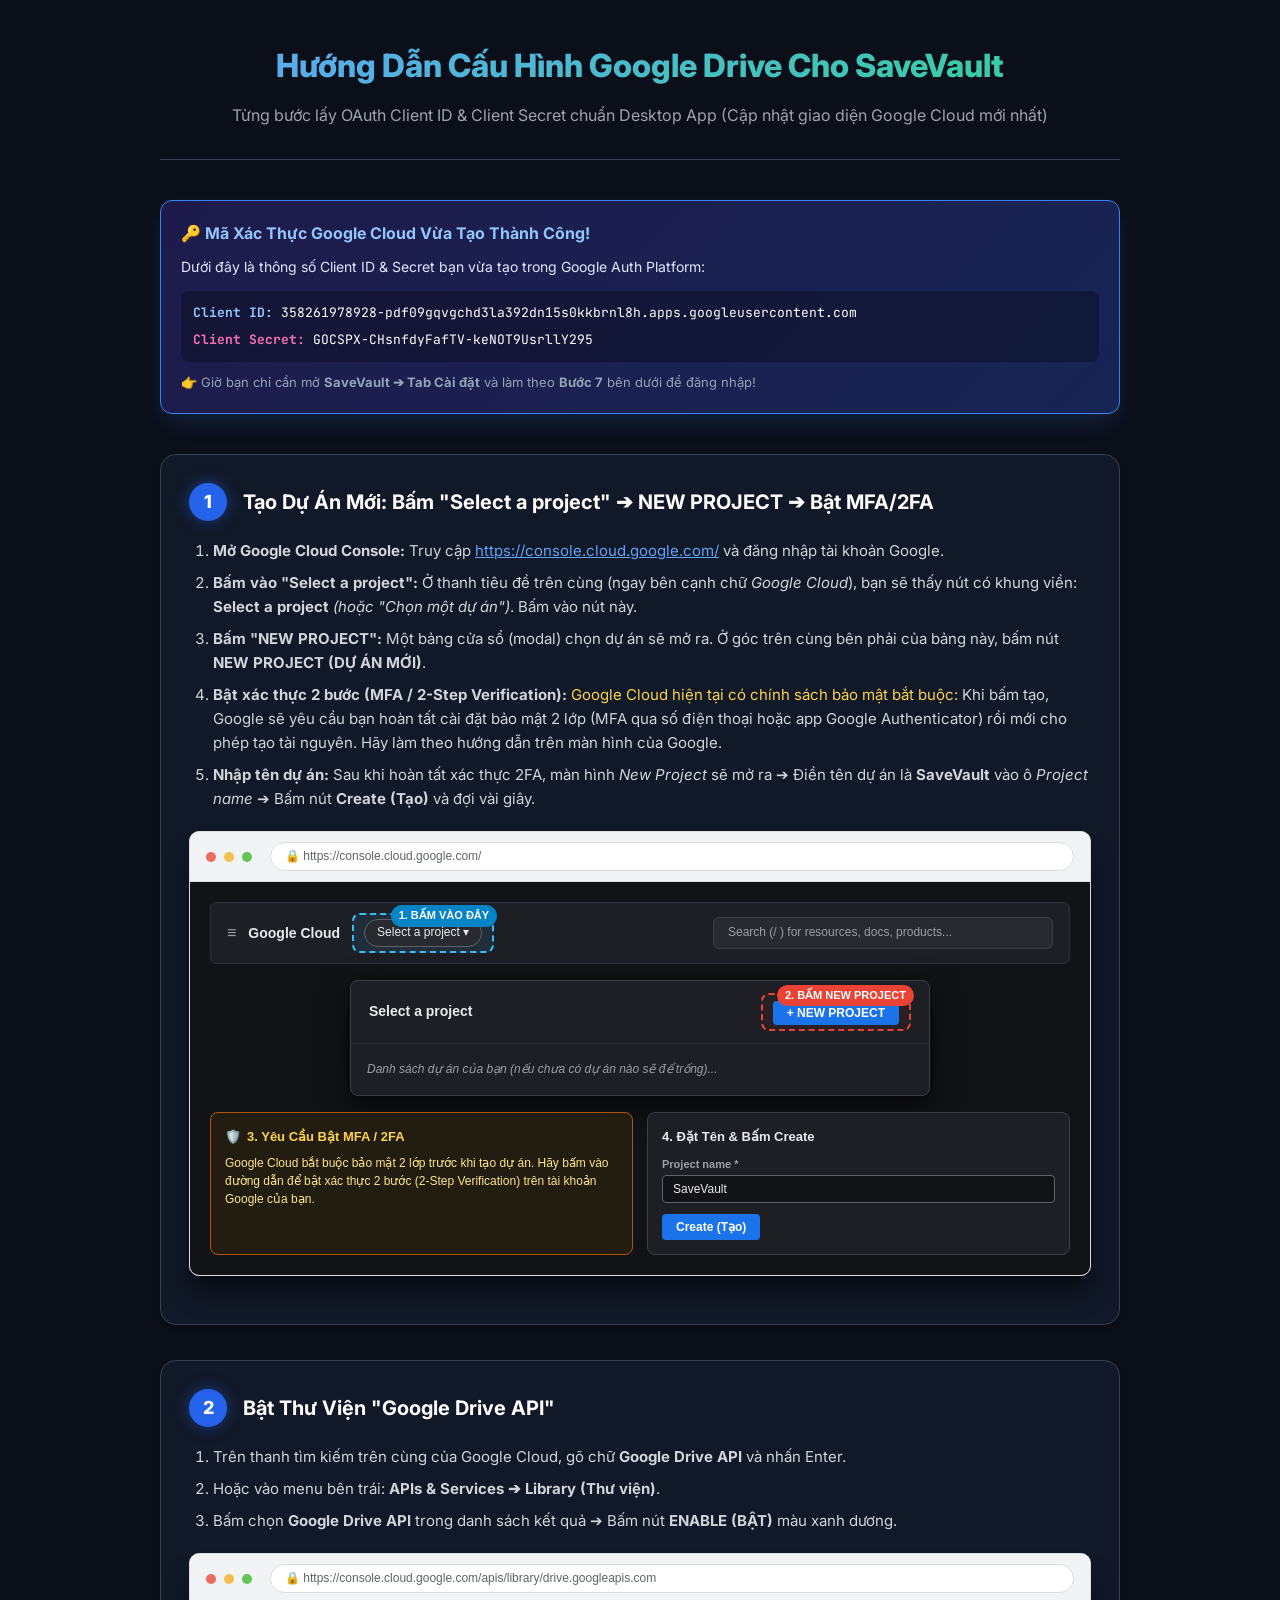
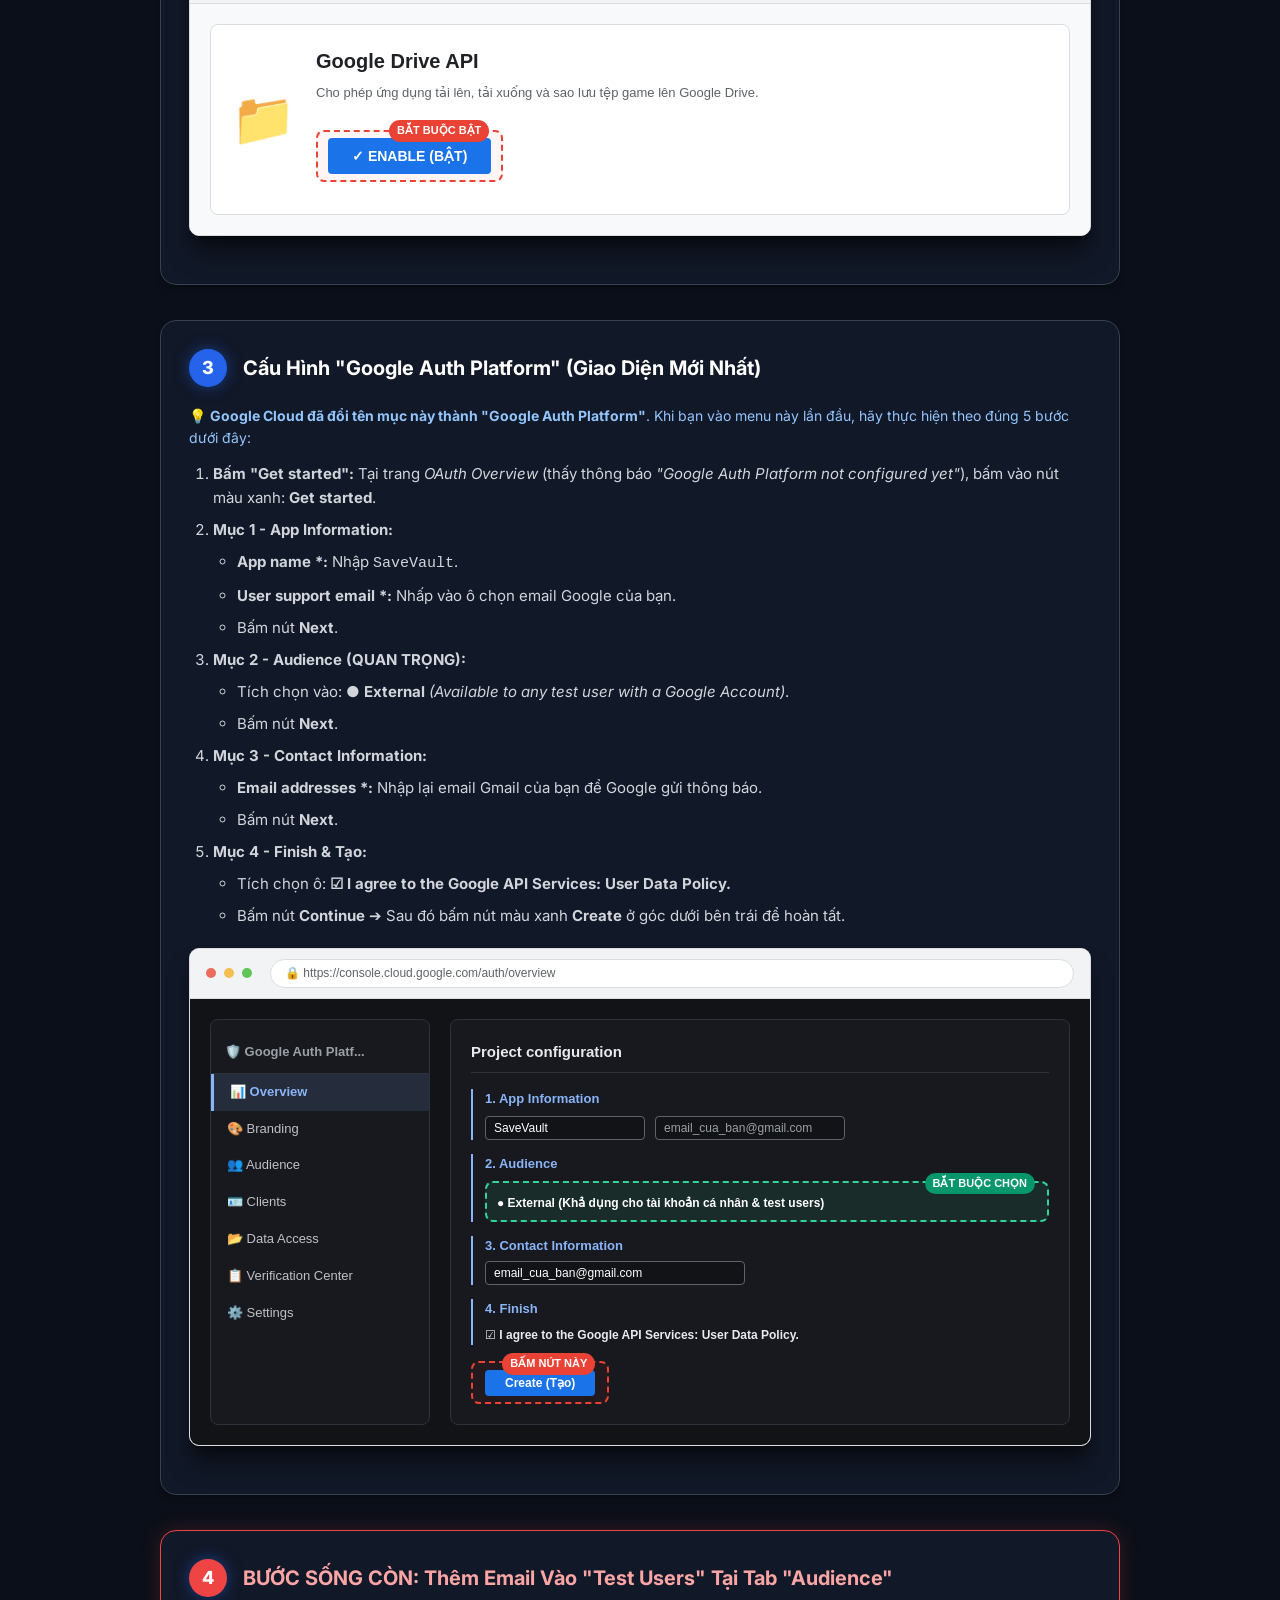
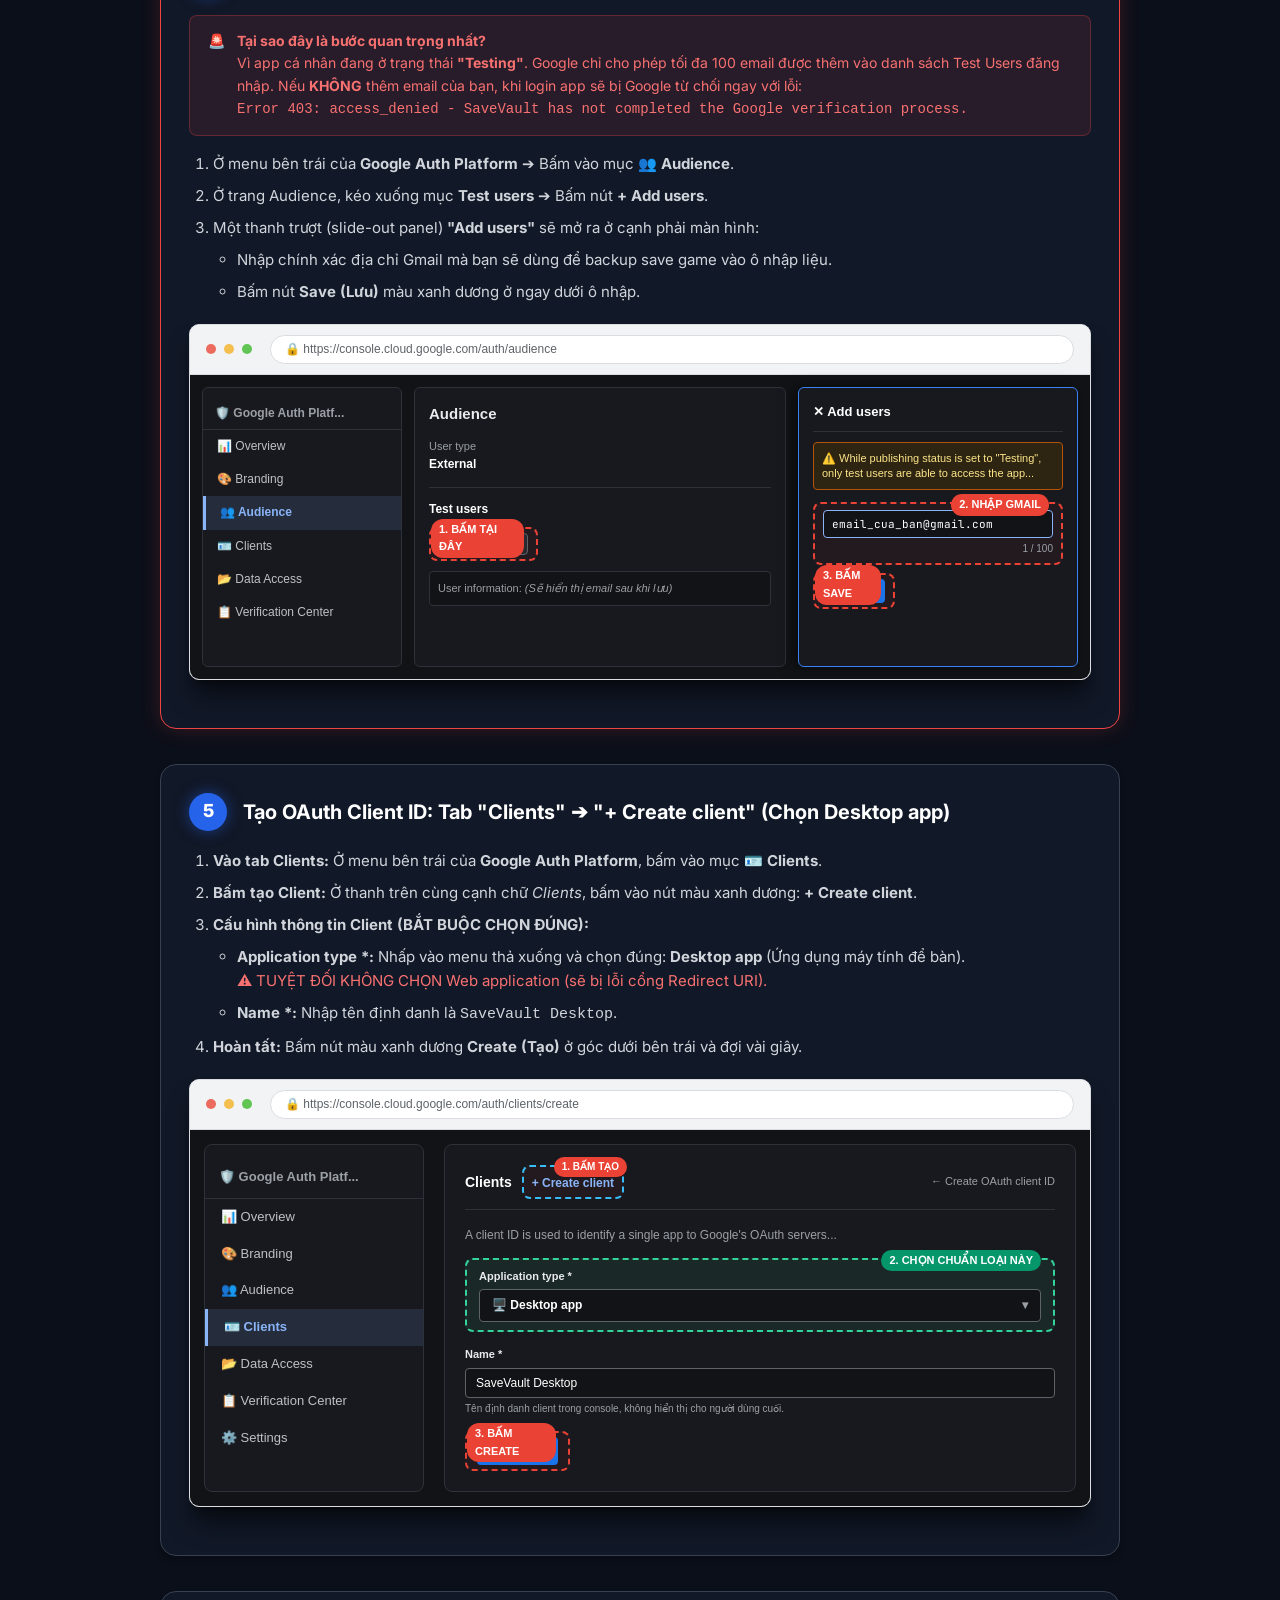
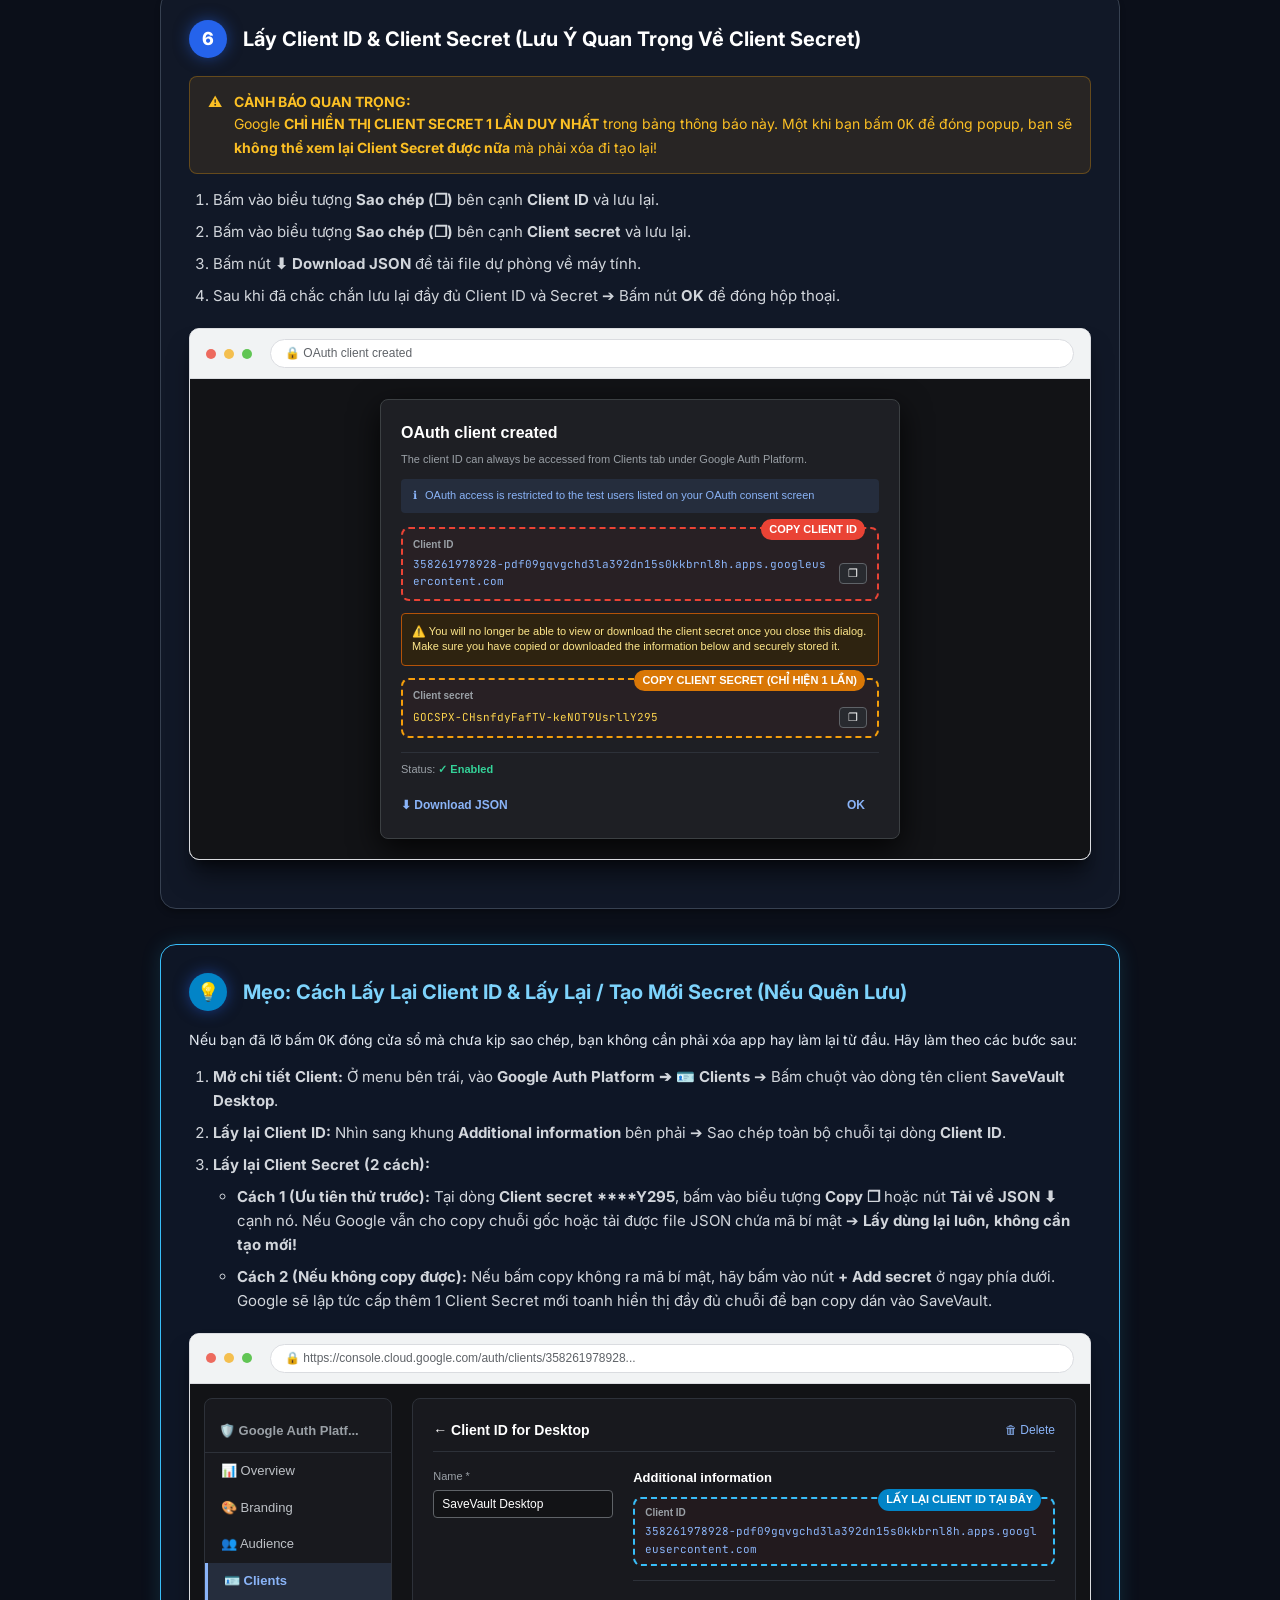
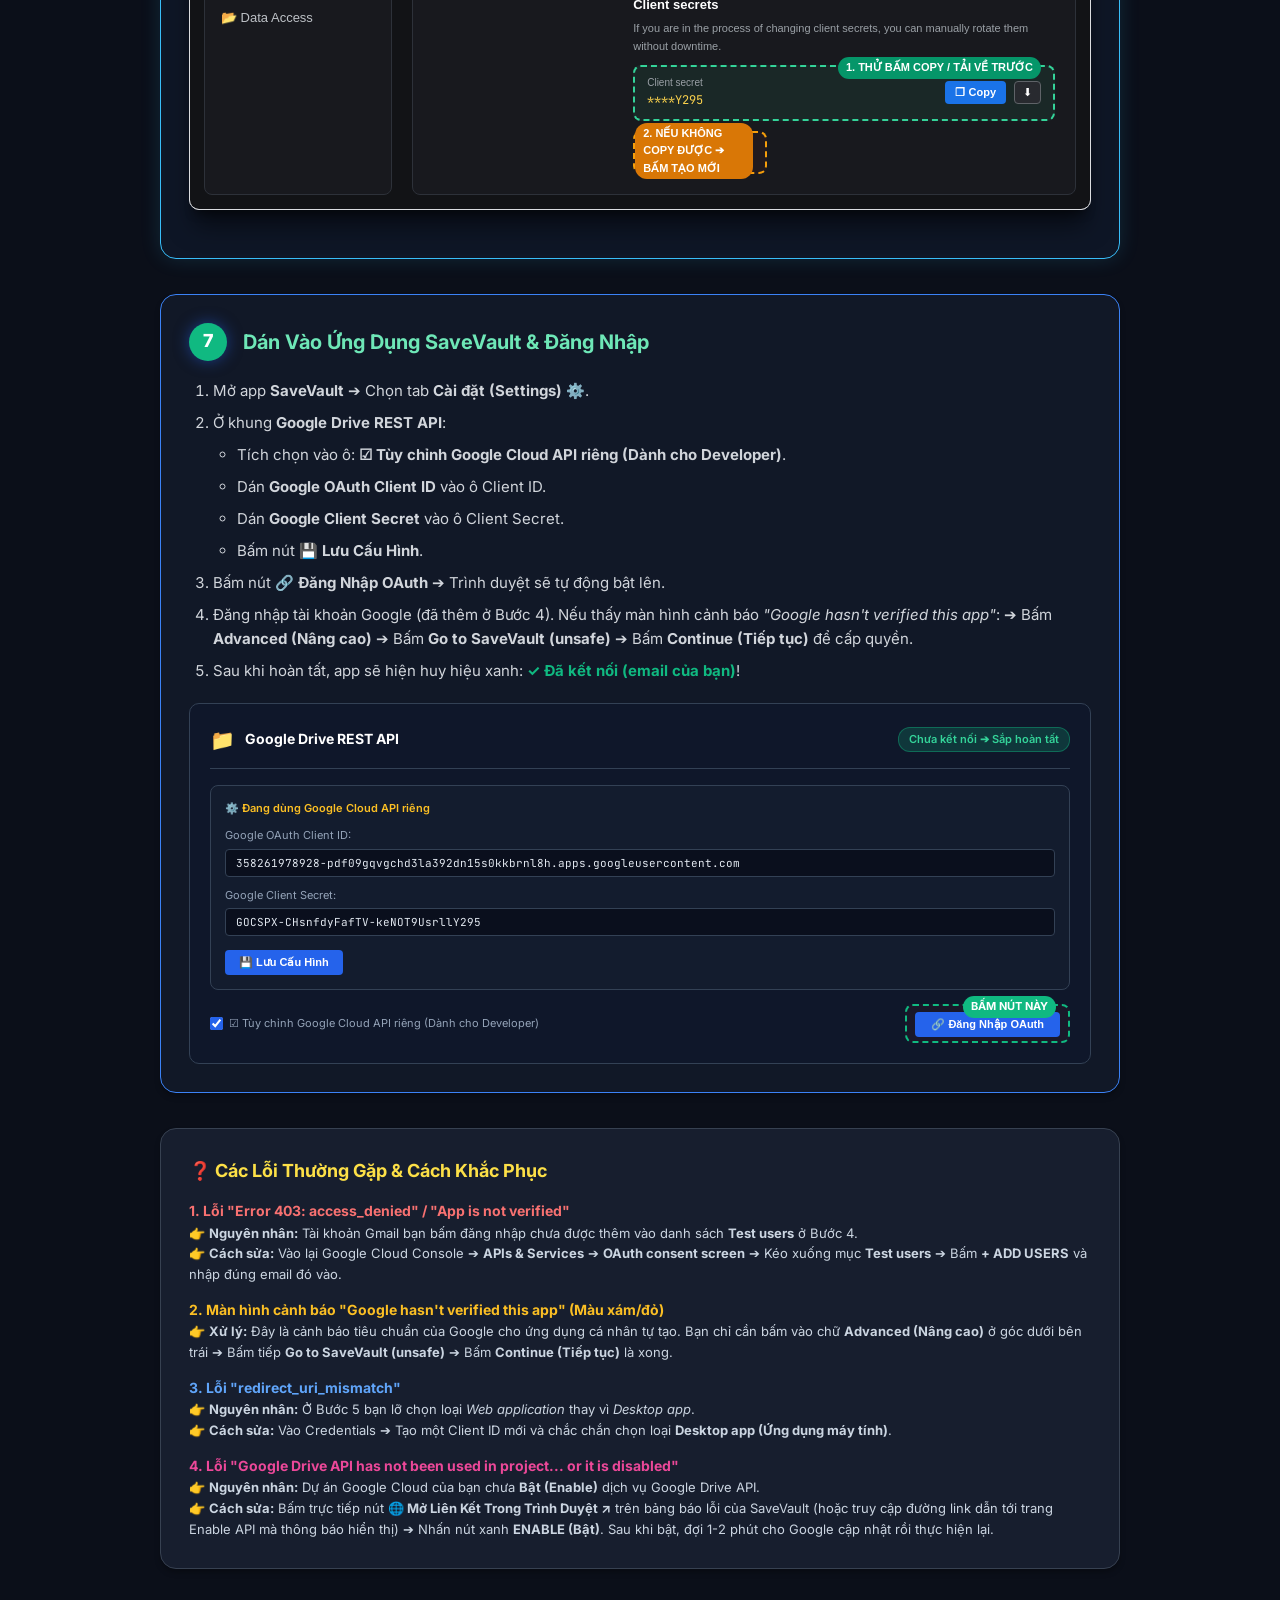
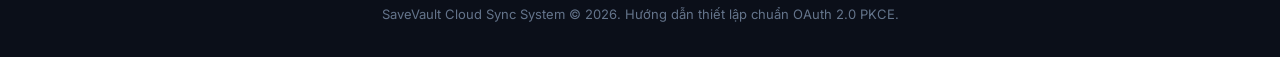
==== GoogleDrive_Setup_Guide.html @ c40a7d14 "v1.2" ====
<!DOCTYPE html>
<html lang="vi">
<head>
    <meta charset="UTF-8">
    <meta name="viewport" content="width=device-width, initial-scale=1.0">
    <title>Hướng Dẫn Cấu Hình Google Drive Cho SaveVault (A - Z)</title>
    <link href="https://fonts.googleapis.com/css2?family=Inter:wght@400;500;600;700;800&family=JetBrains+Mono:wght@400;600&display=swap" rel="stylesheet">
    <style>
        :root {
            --bg-main: #0B0F19;
            --bg-card: #111827;
            --bg-inner: #1F2937;
            --border: #374151;
            --primary: #2563EB;
            --primary-hover: #1D4ED8;
            --accent-green: #10B981;
            --accent-amber: #F59E0B;
            --accent-red: #EF4444;
            --text-main: #F3F4F6;
            --text-muted: #9CA3AF;
            --google-blue: #1A73E8;
        }

        * { box-sizing: border-box; margin: 0; padding: 0; }
        body {
            font-family: 'Inter', sans-serif;
            background-color: var(--bg-main);
            color: var(--text-main);
            line-height: 1.6;
            padding: 40px 20px;
        }

        .container {
            max-width: 960px;
            margin: 0 auto;
        }

        .header {
            text-align: center;
            margin-bottom: 40px;
            padding-bottom: 30px;
            border-bottom: 1px solid var(--border);
        }
        .header h1 {
            font-size: 32px;
            font-weight: 800;
            background: linear-gradient(135deg, #60A5FA, #34D399);
            -webkit-background-clip: text;
            -webkit-text-fill-color: transparent;
            margin-bottom: 12px;
        }
        .header p {
            color: var(--text-muted);
            font-size: 16px;
        }

        .quick-box {
            background: linear-gradient(135deg, #1E1B4B 0%, #172554 100%);
            border: 1px solid #3B82F6;
            border-radius: 12px;
            padding: 20px;
            margin-bottom: 40px;
            box-shadow: 0 10px 25px -5px rgba(59, 130, 246, 0.2);
        }
        .quick-box h3 {
            color: #93C5FD;
            font-size: 16px;
            display: flex;
            align-items: center;
            gap: 8px;
            margin-bottom: 10px;
        }
        .quick-box code {
            font-family: 'JetBrains Mono', monospace;
            background: rgba(0,0,0,0.5);
            padding: 3px 8px;
            border-radius: 6px;
            color: #FDE047;
            font-size: 13px;
        }

        .step-card {
            background: var(--bg-card);
            border: 1px solid var(--border);
            border-radius: 16px;
            padding: 28px;
            margin-bottom: 35px;
            box-shadow: 0 4px 6px -1px rgba(0,0,0,0.3);
        }
        .step-header {
            display: flex;
            align-items: center;
            gap: 16px;
            margin-bottom: 18px;
        }
        .step-num {
            background: var(--primary);
            color: white;
            width: 38px;
            height: 38px;
            display: flex;
            align-items: center;
            justify-content: center;
            border-radius: 50%;
            font-weight: 800;
            font-size: 18px;
            flex-shrink: 0;
            box-shadow: 0 0 15px rgba(37, 99, 235, 0.5);
        }
        .step-title {
            font-size: 20px;
            font-weight: 700;
            color: #FFFFFF;
        }

        .instructions {
            color: #D1D5DB;
            font-size: 15px;
            margin-bottom: 20px;
        }
        .instructions ol, .instructions ul {
            padding-left: 24px;
            margin-top: 8px;
        }
        .instructions li {
            margin-bottom: 8px;
        }
        .kbd-badge {
            background: #374151;
            color: #F9FAFB;
            font-size: 12px;
            font-weight: 600;
            padding: 2px 7px;
            border-radius: 4px;
            border: 1px solid #4B5563;
        }

        /* UI Mockup Screenshot Frame */
        .mockup-window {
            background: #FFFFFF;
            color: #202124;
            border-radius: 10px;
            overflow: hidden;
            box-shadow: 0 20px 25px -5px rgba(0, 0, 0, 0.5), 0 8px 10px -6px rgba(0, 0, 0, 0.5);
            margin: 20px 0;
            border: 1px solid #DADCE0;
            font-family: -apple-system, BlinkMacSystemFont, "Segoe UI", Roboto, Arial, sans-serif;
        }
        .mockup-bar {
            background: #F1F3F4;
            padding: 10px 16px;
            display: flex;
            align-items: center;
            gap: 8px;
            border-bottom: 1px solid #DADCE0;
        }
        .dot { width: 10px; height: 10px; border-radius: 50%; display: inline-block; }
        .dot-red { background: #ED6A5E; }
        .dot-yellow { background: #F4BF4F; }
        .dot-green { background: #61C554; }
        .mockup-url {
            background: #FFFFFF;
            border-radius: 20px;
            padding: 4px 14px;
            font-size: 12px;
            color: #5F6368;
            flex-grow: 1;
            margin-left: 10px;
            border: 1px solid #DADCE0;
            display: flex;
            align-items: center;
            gap: 6px;
        }

        .mockup-body {
            padding: 20px;
            background: #F8F9FA;
        }

        .gconsole-header {
            background: #1A73E8;
            color: white;
            padding: 10px 16px;
            display: flex;
            align-items: center;
            justify-content: space-between;
            font-size: 14px;
            border-radius: 6px;
            margin-bottom: 16px;
        }
        .gconsole-search {
            background: rgba(255,255,255,0.2);
            border-radius: 4px;
            padding: 6px 12px;
            width: 320px;
            color: white;
            font-size: 13px;
        }

        .ui-row {
            display: flex;
            gap: 20px;
        }
        .ui-sidebar {
            width: 220px;
            background: white;
            border: 1px solid #DADCE0;
            border-radius: 8px;
            padding: 12px 0;
            font-size: 13px;
        }
        .ui-sidebar-item {
            padding: 8px 16px;
            color: #3C4043;
            display: flex;
            align-items: center;
            gap: 10px;
            font-weight: 500;
        }
        .ui-sidebar-item.active {
            background: #E8F0FE;
            color: #1A73E8;
            font-weight: 600;
            border-left: 3px solid #1A73E8;
        }

        .ui-content {
            flex-grow: 1;
            background: white;
            border: 1px solid #DADCE0;
            border-radius: 8px;
            padding: 20px;
        }

        .highlight-box {
            border: 2px dashed #EA4335;
            background: rgba(234, 67, 53, 0.05);
            padding: 12px 16px;
            border-radius: 8px;
            position: relative;
            margin: 12px 0;
        }
        .highlight-badge {
            position: absolute;
            top: -12px;
            right: 12px;
            background: #EA4335;
            color: white;
            font-size: 11px;
            font-weight: bold;
            padding: 2px 8px;
            border-radius: 12px;
            text-transform: uppercase;
        }

        .g-btn-blue {
            background: #1A73E8;
            color: white;
            border: none;
            padding: 8px 18px;
            border-radius: 4px;
            font-weight: 600;
            font-size: 13px;
            display: inline-flex;
            align-items: center;
            gap: 6px;
        }
        .g-btn-outline {
            background: white;
            color: #1A73E8;
            border: 1px solid #DADCE0;
            padding: 7px 16px;
            border-radius: 4px;
            font-weight: 600;
            font-size: 13px;
        }

        .alert-box {
            border-radius: 8px;
            padding: 14px 18px;
            margin-top: 14px;
            display: flex;
            align-items: flex-start;
            gap: 12px;
            font-size: 14px;
        }
        .alert-warning {
            background: rgba(245, 158, 11, 0.1);
            border: 1px solid rgba(245, 158, 11, 0.3);
            color: #FBBF24;
        }
        .alert-danger {
            background: rgba(239, 68, 68, 0.1);
            border: 1px solid rgba(239, 68, 68, 0.3);
            color: #F87171;
        }
        .alert-info {
            background: rgba(59, 130, 246, 0.1);
            border: 1px solid rgba(59, 130, 246, 0.3);
            color: #93C5FD;
        }

        .input-group {
            margin-bottom: 14px;
        }
        .input-group label {
            display: block;
            font-size: 13px;
            font-weight: 600;
            color: #3C4043;
            margin-bottom: 6px;
        }
        .mock-input {
            width: 100%;
            padding: 9px 12px;
            border: 1px solid #DADCE0;
            border-radius: 4px;
            font-size: 13px;
            color: #202124;
            background: #FAFAFA;
        }

        .app-mockup {
            background: #0F172A;
            border: 1px solid #334155;
            border-radius: 10px;
            padding: 20px;
            color: white;
        }
    </style>
</head>
<body>
    <div class="container">
        <!-- Header -->
        <div class="header">
            <h1>Hướng Dẫn Cấu Hình Google Drive Cho SaveVault</h1>
            <p>Từng bước lấy OAuth Client ID & Client Secret chuẩn Desktop App (Cập nhật giao diện Google Cloud mới nhất)</p>
        </div>

        <!-- Quick Info Box for Generated Credentials -->
        <div class="quick-box">
            <h3>🔑 Mã Xác Thực Google Cloud Vừa Tạo Thành Công!</h3>
            <p style="font-size: 14px; color: #E0E7FF; margin-bottom: 12px;">
                Dưới đây là thông số Client ID & Secret bạn vừa tạo trong Google Auth Platform:
            </p>
            <div style="background: rgba(0,0,0,0.3); padding: 12px; border-radius: 8px; font-size: 13px; font-family: 'JetBrains Mono', monospace;">
                <div style="color: #93C5FD; margin-bottom: 6px;"><b>Client ID:</b> <span style="color:#FFF;">358261978928-pdf09gqvgchd3la392dn15s0kkbrnl8h.apps.googleusercontent.com</span></div>
                <div style="color: #F472B6;"><b>Client Secret:</b> <span style="color:#FFF;">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</span></div>
            </div>
            <p style="font-size: 13px; color: #94A3B8; margin-top: 10px;">
                👉 Giờ bạn chỉ cần mở <b>SaveVault ➔ Tab Cài đặt</b> và làm theo <b>Bước 7</b> bên dưới để đăng nhập!
            </p>
        </div>

        <!-- BƯỚC 1 -->
        <div class="step-card">
            <div class="step-header">
                <div class="step-num">1</div>
                <div class="step-title">Tạo Dự Án Mới: Bấm "Select a project" ➔ NEW PROJECT ➔ Bật MFA/2FA</div>
            </div>
            <div class="instructions">
                <ol>
                    <li>
                        <b>Mở Google Cloud Console:</b> Truy cập <a href="https://console.cloud.google.com/" target="_blank" style="color: #60A5FA;">https://console.cloud.google.com/</a> và đăng nhập tài khoản Google.
                    </li>
                    <li>
                        <b>Bấm vào "Select a project":</b> Ở thanh tiêu đề trên cùng (ngay bên cạnh chữ <i>Google Cloud</i>), bạn sẽ thấy nút có khung viền: <b>Select a project</b> <i>(hoặc "Chọn một dự án")</i>. Bấm vào nút này.
                    </li>
                    <li>
                        <b>Bấm "NEW PROJECT":</b> Một bảng cửa sổ (modal) chọn dự án sẽ mở ra. Ở góc trên cùng bên phải của bảng này, bấm nút <b>NEW PROJECT (DỰ ÁN MỚI)</b>.
                    </li>
                    <li>
                        <b>Bật xác thực 2 bước (MFA / 2-Step Verification):</b> 
                        <span style="color: #FCD34D;">Google Cloud hiện tại có chính sách bảo mật bắt buộc:</span> Khi bấm tạo, Google sẽ yêu cầu bạn hoàn tất cài đặt bảo mật 2 lớp (MFA qua số điện thoại hoặc app Google Authenticator) rồi mới cho phép tạo tài nguyên. Hãy làm theo hướng dẫn trên màn hình của Google.
                    </li>
                    <li>
                        <b>Nhập tên dự án:</b> Sau khi hoàn tất xác thực 2FA, màn hình <i>New Project</i> sẽ mở ra ➔ Điền tên dự án là <b>SaveVault</b> vào ô <i>Project name</i> ➔ Bấm nút <b>Create (Tạo)</b> và đợi vài giây.
                    </li>
                </ol>
            </div>

            <!-- Screenshot Frame: Google Cloud Console Header with Select a project -->
            <div class="mockup-window">
                <div class="mockup-bar">
                    <span class="dot dot-red"></span><span class="dot dot-yellow"></span><span class="dot dot-green"></span>
                    <div class="mockup-url">🔒 https://console.cloud.google.com/</div>
                </div>
                <div class="mockup-body" style="background: #121316; color: white;">
                    <!-- Dark Header exactly like user screenshot -->
                    <div style="background: #1E1F24; padding: 10px 16px; display: flex; align-items: center; justify-content: space-between; border-radius: 6px; border: 1px solid #2D3139; margin-bottom: 16px;">
                        <div style="display: flex; align-items: center; gap: 12px;">
                            <span style="font-size: 16px; color: #9AA0A6;">≡</span>
                            <span style="font-weight: 700; font-size: 14px; color: #E8EAED;">Google Cloud</span>
                            <!-- Highlighted Select a project button -->
                            <div class="highlight-box" style="margin: 0; padding: 4px 10px; border-color: #38BDF8; background: rgba(56, 189, 248, 0.1);">
                                <span class="highlight-badge" style="background: #0284C7; top: -10px; right: -5px;">1. BẤM VÀO ĐÂY</span>
                                <div style="border: 1px solid #5F6368; border-radius: 20px; padding: 3px 12px; font-size: 12px; color: #E8EAED; background: #282A2F; cursor: pointer;">
                                    Select a project ▾
                                </div>
                            </div>
                        </div>
                        <div style="background: #282A2F; border: 1px solid #3C4043; border-radius: 6px; padding: 5px 14px; width: 340px; font-size: 12px; color: #9AA0A6;">
                            Search (/ ) for resources, docs, products...
                        </div>
                    </div>

                    <!-- Modal Popup: Select a project with NEW PROJECT button -->
                    <div style="background: #1E1F24; border: 1px solid #3C4043; border-radius: 8px; max-width: 580px; margin: 0 auto; box-shadow: 0 10px 30px rgba(0,0,0,0.8); overflow: hidden;">
                        <div style="padding: 12px 18px; border-bottom: 1px solid #2D3139; display: flex; justify-content: space-between; align-items: center;">
                            <span style="font-weight: 600; font-size: 14px; color: #E8EAED;">Select a project</span>
                            <!-- Highlighted NEW PROJECT Button -->
                            <div class="highlight-box" style="margin: 0; padding: 4px 10px; border-color: #EA4335;">
                                <span class="highlight-badge" style="top: -10px; right: -5px;">2. BẤM NEW PROJECT</span>
                                <button style="background: #1A73E8; color: white; border: none; border-radius: 4px; padding: 5px 14px; font-size: 12px; font-weight: 700; cursor: pointer;">
                                    + NEW PROJECT
                                </button>
                            </div>
                        </div>
                        <div style="padding: 16px; font-size: 12px; color: #9AA0A6;">
                            <i>Danh sách dự án của bạn (nếu chưa có dự án nào sẽ để trống)...</i>
                        </div>
                    </div>

                    <!-- MFA & New Project Form -->
                    <div style="display: grid; grid-template-columns: 1fr 1fr; gap: 14px; margin-top: 16px;">
                        <!-- MFA Notice box -->
                        <div style="background: #231C10; border: 1px solid #B45309; border-radius: 8px; padding: 14px;">
                            <div style="display: flex; align-items: center; gap: 6px; color: #FCD34D; font-weight: 700; font-size: 13px; margin-bottom: 6px;">
                                <span>🛡️</span>
                                <span>3. Yêu Cầu Bật MFA / 2FA</span>
                            </div>
                            <p style="font-size: 12px; color: #FDE68A; line-height: 1.5;">
                                Google Cloud bắt buộc bảo mật 2 lớp trước khi tạo dự án. Hãy bấm vào đường dẫn để bật xác thực 2 bước (2-Step Verification) trên tài khoản Google của bạn.
                            </p>
                        </div>

                        <!-- Project Name Form -->
                        <div style="background: #1E1F24; border: 1px solid #3C4043; border-radius: 8px; padding: 14px;">
                            <div style="color: #E8EAED; font-weight: 700; font-size: 13px; margin-bottom: 8px;">
                                4. Đặt Tên & Bấm Create
                            </div>
                            <div class="input-group" style="margin-bottom: 10px;">
                                <label style="font-size: 11px; color: #9AA0A6; margin-bottom: 2px;">Project name *</label>
                                <input style="width: 100%; background: #121316; border: 1px solid #5F6368; color: #E8EAED; padding: 6px 10px; border-radius: 4px; font-size: 12px;" value="SaveVault" readonly>
                            </div>
                            <button style="background: #1A73E8; color: white; border: none; border-radius: 4px; padding: 6px 14px; font-size: 12px; font-weight: 600;">
                                Create (Tạo)
                            </button>
                        </div>
                    </div>
                </div>
            </div>
        </div>

        <!-- BƯỚC 2 -->
        <div class="step-card">
            <div class="step-header">
                <div class="step-num">2</div>
                <div class="step-title">Bật Thư Viện "Google Drive API"</div>
            </div>
            <div class="instructions">
                <ol>
                    <li>Trên thanh tìm kiếm trên cùng của Google Cloud, gõ chữ <b>Google Drive API</b> và nhấn Enter.</li>
                    <li>Hoặc vào menu bên trái: <b>APIs & Services ➔ Library (Thư viện)</b>.</li>
                    <li>Bấm chọn <b>Google Drive API</b> trong danh sách kết quả ➔ Bấm nút <b>ENABLE (BẬT)</b> màu xanh dương.</li>
                </ol>
            </div>

            <div class="mockup-window">
                <div class="mockup-bar">
                    <span class="dot dot-red"></span><span class="dot dot-yellow"></span><span class="dot dot-green"></span>
                    <div class="mockup-url">🔒 https://console.cloud.google.com/apis/library/drive.googleapis.com</div>
                </div>
                <div class="mockup-body">
                    <div class="ui-content" style="display: flex; gap: 20px; align-items: center;">
                        <div style="font-size: 52px;">📁</div>
                        <div>
                            <h2 style="font-size: 20px; color: #202124; margin-bottom: 6px;">Google Drive API</h2>
                            <p style="color: #5F6368; font-size: 13px; margin-bottom: 14px;">Cho phép ứng dụng tải lên, tải xuống và sao lưu tệp game lên Google Drive.</p>
                            <div class="highlight-box" style="display: inline-block; padding: 6px 10px;">
                                <span class="highlight-badge">BẮT BUỘC BẬT</span>
                                <button class="g-btn-blue" style="font-size: 14px; padding: 10px 24px;">✓ ENABLE (BẬT)</button>
                            </div>
                        </div>
                    </div>
                </div>
            </div>
        </div>

        <!-- BƯỚC 3 -->
        <div class="step-card">
            <div class="step-header">
                <div class="step-num">3</div>
                <div class="step-title">Cấu Hình "Google Auth Platform" (Giao Diện Mới Nhất)</div>
            </div>
            <div class="instructions">
                <p style="margin-bottom: 12px; color: #93C5FD; font-size: 14px;">
                    💡 <b>Google Cloud đã đổi tên mục này thành "Google Auth Platform"</b>. Khi bạn vào menu này lần đầu, hãy thực hiện theo đúng 5 bước dưới đây:
                </p>
                <ol>
                    <li>
                        <b>Bấm "Get started":</b> Tại trang <i>OAuth Overview</i> (thấy thông báo <i>"Google Auth Platform not configured yet"</i>), bấm vào nút màu xanh: <b>Get started</b>.
                    </li>
                    <li>
                        <b>Mục 1 - App Information:</b>
                        <ul>
                            <li><b>App name *:</b> Nhập <code>SaveVault</code>.</li>
                            <li><b>User support email *:</b> Nhấp vào ô chọn email Google của bạn.</li>
                            <li>Bấm nút <b>Next</b>.</li>
                        </ul>
                    </li>
                    <li>
                        <b>Mục 2 - Audience (QUAN TRỌNG):</b>
                        <ul>
                            <li>Tích chọn vào: <b>● External</b> <i>(Available to any test user with a Google Account)</i>.</li>
                            <li>Bấm nút <b>Next</b>.</li>
                        </ul>
                    </li>
                    <li>
                        <b>Mục 3 - Contact Information:</b>
                        <ul>
                            <li><b>Email addresses *:</b> Nhập lại email Gmail của bạn để Google gửi thông báo.</li>
                            <li>Bấm nút <b>Next</b>.</li>
                        </ul>
                    </li>
                    <li>
                        <b>Mục 4 - Finish & Tạo:</b>
                        <ul>
                            <li>Tích chọn ô: <b>☑ I agree to the Google API Services: User Data Policy.</b></li>
                            <li>Bấm nút <b>Continue</b> ➔ Sau đó bấm nút màu xanh <b>Create</b> ở góc dưới bên trái để hoàn tất.</li>
                        </ul>
                    </li>
                </ol>
            </div>

            <!-- UI Mockup: Google Auth Platform Wizard -->
            <div class="mockup-window">
                <div class="mockup-bar">
                    <span class="dot dot-red"></span><span class="dot dot-yellow"></span><span class="dot dot-green"></span>
                    <div class="mockup-url">🔒 https://console.cloud.google.com/auth/overview</div>
                </div>
                <div class="mockup-body" style="background: #121316; color: white;">
                    <div class="ui-row">
                        <!-- Sidebar Google Auth Platform -->
                        <div class="ui-sidebar" style="background: #18191E; border-color: #2D3139; color: #E8EAED;">
                            <div style="padding: 10px 14px; font-weight: 700; font-size: 13px; border-bottom: 1px solid #2D3139; color: #9AA0A6;">
                                🛡️ Google Auth Platf...
                            </div>
                            <div class="ui-sidebar-item active" style="background: #252D3D; color: #8AB4F8; border-left: 3px solid #8AB4F8;">📊 Overview</div>
                            <div class="ui-sidebar-item" style="color: #BDC1C6;">🎨 Branding</div>
                            <div class="ui-sidebar-item" style="color: #BDC1C6;">👥 Audience</div>
                            <div class="ui-sidebar-item" style="color: #BDC1C6;">🪪 Clients</div>
                            <div class="ui-sidebar-item" style="color: #BDC1C6;">📂 Data Access</div>
                            <div class="ui-sidebar-item" style="color: #BDC1C6;">📋 Verification Center</div>
                            <div class="ui-sidebar-item" style="color: #BDC1C6;">⚙️ Settings</div>
                        </div>

                        <!-- Main content: 5-step wizard visualization -->
                        <div class="ui-content" style="background: #18191E; border-color: #2D3139; color: #E8EAED;">
                            <div style="font-size: 15px; font-weight: 700; margin-bottom: 16px; border-bottom: 1px solid #2D3139; padding-bottom: 8px;">
                                Project configuration
                            </div>

                            <!-- 1. App Info -->
                            <div style="margin-bottom: 14px; border-left: 2px solid #8AB4F8; padding-left: 12px;">
                                <div style="font-weight: 600; font-size: 13px; color: #8AB4F8;">1. App Information</div>
                                <div style="display: flex; gap: 10px; margin-top: 6px;">
                                    <input style="background: #121316; border: 1px solid #5F6368; color: #FFF; padding: 4px 8px; border-radius: 4px; font-size: 12px; width: 160px;" value="SaveVault" readonly>
                                    <input style="background: #121316; border: 1px solid #5F6368; color: #9AA0A6; padding: 4px 8px; border-radius: 4px; font-size: 12px; width: 190px;" value="email_cua_ban@gmail.com" readonly>
                                </div>
                            </div>

                            <!-- 2. Audience -->
                            <div style="margin-bottom: 14px; border-left: 2px solid #8AB4F8; padding-left: 12px;">
                                <div style="font-weight: 600; font-size: 13px; color: #8AB4F8;">2. Audience</div>
                                <div class="highlight-box" style="margin: 6px 0; padding: 6px 10px; border-color: #34D399; background: rgba(52, 211, 153, 0.1);">
                                    <span class="highlight-badge" style="background: #059669; top: -10px;">BẮT BUỘC CHỌN</span>
                                    <label style="font-size: 12px; color: #FFF; font-weight: 600; cursor: pointer;">
                                        ● <b>External</b> (Khả dụng cho tài khoản cá nhân & test users)
                                    </label>
                                </div>
                            </div>

                            <!-- 3. Contact Info -->
                            <div style="margin-bottom: 14px; border-left: 2px solid #8AB4F8; padding-left: 12px;">
                                <div style="font-weight: 600; font-size: 13px; color: #8AB4F8;">3. Contact Information</div>
                                <input style="background: #121316; border: 1px solid #5F6368; color: #FFF; padding: 4px 8px; border-radius: 4px; font-size: 12px; width: 260px; margin-top: 4px;" value="email_cua_ban@gmail.com" readonly>
                            </div>

                            <!-- 4. Finish -->
                            <div style="border-left: 2px solid #8AB4F8; padding-left: 12px; margin-bottom: 16px;">
                                <div style="font-weight: 600; font-size: 13px; color: #8AB4F8;">4. Finish</div>
                                <div style="margin-top: 6px; font-size: 12px; color: #E8EAED;">
                                    ☑ <b>I agree to the Google API Services: User Data Policy.</b>
                                </div>
                            </div>

                            <!-- Action button -->
                            <div class="highlight-box" style="margin: 0; padding: 6px 12px; display: inline-block;">
                                <span class="highlight-badge" style="top: -10px;">BẤM NÚT NÀY</span>
                                <button style="background: #1A73E8; color: white; border: none; padding: 6px 20px; border-radius: 4px; font-weight: 700; font-size: 12px; cursor: pointer;">
                                    Create (Tạo)
                                </button>
                            </div>
                        </div>
                    </div>
                </div>
            </div>
        </div>

        <!-- BƯỚC 4 - BƯỚC SỐNG CÒN -->
        <div class="step-card" style="border-color: #EF4444; box-shadow: 0 0 20px rgba(239, 68, 68, 0.2);">
            <div class="step-header">
                <div class="step-num" style="background: #EF4444;">4</div>
                <div class="step-title" style="color: #FCA5A5;">BƯỚC SỐNG CÒN: Thêm Email Vào "Test Users" Tại Tab "Audience"</div>
            </div>
            <div class="instructions">
                <div class="alert-box alert-danger">
                    <span>🚨</span>
                    <div>
                        <b>Tại sao đây là bước quan trọng nhất?</b><br>
                        Vì app cá nhân đang ở trạng thái <b>"Testing"</b>. Google chỉ cho phép tối đa 100 email được thêm vào danh sách Test Users đăng nhập. Nếu <b>KHÔNG</b> thêm email của bạn, khi login app sẽ bị Google từ chối ngay với lỗi: <br>
                        <code>Error 403: access_denied - SaveVault has not completed the Google verification process.</code>
                    </div>
                </div>
                <ol style="margin-top: 16px;">
                    <li>Ở menu bên trái của <b>Google Auth Platform</b> ➔ Bấm vào mục <b>👥 Audience</b>.</li>
                    <li>Ở trang Audience, kéo xuống mục <b>Test users</b> ➔ Bấm nút <b>+ Add users</b>.</li>
                    <li>Một thanh trượt (slide-out panel) <b>"Add users"</b> sẽ mở ra ở cạnh phải màn hình:
                        <ul>
                            <li>Nhập chính xác địa chỉ Gmail mà bạn sẽ dùng để backup save game vào ô nhập liệu.</li>
                            <li>Bấm nút <b>Save (Lưu)</b> màu xanh dương ở ngay dưới ô nhập.</li>
                        </ul>
                    </li>
                </ol>
            </div>

            <!-- UI Mockup: Audience Page & Add Users Slide-out Panel -->
            <div class="mockup-window">
                <div class="mockup-bar">
                    <span class="dot dot-red"></span><span class="dot dot-yellow"></span><span class="dot dot-green"></span>
                    <div class="mockup-url">🔒 https://console.cloud.google.com/auth/audience</div>
                </div>
                <div class="mockup-body" style="background: #121316; color: white; padding: 12px;">
                    <div style="display: grid; grid-template-columns: 200px 1fr 280px; gap: 12px; min-height: 280px;">
                        <!-- Col 1: Sidebar -->
                        <div style="background: #18191E; border: 1px solid #2D3139; border-radius: 6px; padding: 10px 0; font-size: 12px;">
                            <div style="padding: 6px 12px; font-weight: 700; color: #9AA0A6; border-bottom: 1px solid #2D3139;">
                                🛡️ Google Auth Platf...
                            </div>
                            <div style="padding: 7px 14px; color: #BDC1C6;">📊 Overview</div>
                            <div style="padding: 7px 14px; color: #BDC1C6;">🎨 Branding</div>
                            <div style="padding: 7px 14px; background: #252D3D; color: #8AB4F8; font-weight: 600; border-left: 3px solid #8AB4F8;">
                                👥 Audience
                            </div>
                            <div style="padding: 7px 14px; color: #BDC1C6;">🪪 Clients</div>
                            <div style="padding: 7px 14px; color: #BDC1C6;">📂 Data Access</div>
                            <div style="padding: 7px 14px; color: #BDC1C6;">📋 Verification Center</div>
                        </div>

                        <!-- Col 2: Audience Main Page -->
                        <div style="background: #18191E; border: 1px solid #2D3139; border-radius: 6px; padding: 14px; font-size: 12px;">
                            <div style="font-size: 15px; font-weight: 700; color: #E8EAED; margin-bottom: 12px;">Audience</div>
                            
                            <div style="margin-bottom: 10px;">
                                <span style="color: #9AA0A6; font-size: 11px; display: block;">User type</span>
                                <span style="color: #FFF; font-weight: 600;">External</span>
                            </div>

                            <div style="border-top: 1px solid #2D3139; padding-top: 12px; margin-top: 12px;">
                                <div style="color: #FFF; font-weight: 600; margin-bottom: 8px;">Test users</div>
                                
                                <div class="highlight-box" style="margin: 0 0 10px 0; padding: 4px 8px; display: inline-block;">
                                    <span class="highlight-badge" style="top: -10px;">1. BẤM TẠI ĐÂY</span>
                                    <button style="background: #282A2F; border: 1px solid #5F6368; color: #8AB4F8; padding: 4px 12px; border-radius: 4px; font-size: 11px; font-weight: 600; cursor: pointer;">
                                        + Add users
                                    </button>
                                </div>

                                <div style="background: #121316; border: 1px solid #2D3139; border-radius: 4px; padding: 8px; color: #9AA0A6; font-size: 11px;">
                                    User information: <i>(Sẽ hiển thị email sau khi lưu)</i>
                                </div>
                            </div>
                        </div>

                        <!-- Col 3: Slide-out Panel "Add users" -->
                        <div style="background: #18191E; border: 1px solid #3B82F6; border-radius: 6px; padding: 14px; font-size: 12px; box-shadow: -4px 0 15px rgba(0,0,0,0.5);">
                            <div style="display: flex; justify-content: space-between; align-items: center; border-bottom: 1px solid #2D3139; padding-bottom: 8px; margin-bottom: 10px;">
                                <span style="font-weight: 700; color: #FFF; font-size: 13px;">✕ Add users</span>
                            </div>

                            <div style="background: #2D2411; border: 1px solid #B45309; border-radius: 4px; padding: 8px; font-size: 11px; color: #FDE68A; margin-bottom: 12px; line-height: 1.4;">
                                ⚠️ While publishing status is set to "Testing", only test users are able to access the app...
                            </div>

                            <div class="highlight-box" style="margin: 0 0 8px 0; padding: 6px 8px;">
                                <span class="highlight-badge" style="top: -10px;">2. NHẬP GMAIL</span>
                                <input style="width: 100%; background: #121316; border: 1px solid #8AB4F8; color: #FFF; padding: 6px 8px; border-radius: 4px; font-size: 11px; font-family: 'JetBrains Mono', monospace;" 
                                       value="email_cua_ban@gmail.com" readonly>
                                <div style="text-align: right; color: #9AA0A6; font-size: 10px; margin-top: 3px;">1 / 100</div>
                            </div>

                            <div class="highlight-box" style="margin: 0; padding: 4px 8px; display: inline-block;">
                                <span class="highlight-badge" style="top: -10px;">3. BẤM SAVE</span>
                                <button style="background: #1A73E8; color: white; border: none; padding: 6px 18px; border-radius: 4px; font-size: 11px; font-weight: 700; cursor: pointer;">
                                    Save
                                </button>
                            </div>
                        </div>
                    </div>
                </div>
            </div>
        </div>

        <!-- BƯỚC 5 -->
        <div class="step-card">
            <div class="step-header">
                <div class="step-num">5</div>
                <div class="step-title">Tạo OAuth Client ID: Tab "Clients" ➔ "+ Create client" (Chọn Desktop app)</div>
            </div>
            <div class="instructions">
                <ol>
                    <li>
                        <b>Vào tab Clients:</b> Ở menu bên trái của <b>Google Auth Platform</b>, bấm vào mục <b>🪪 Clients</b>.
                    </li>
                    <li>
                        <b>Bấm tạo Client:</b> Ở thanh trên cùng cạnh chữ <i>Clients</i>, bấm vào nút màu xanh dương: <b>+ Create client</b>.
                    </li>
                    <li>
                        <b>Cấu hình thông tin Client (BẮT BUỘC CHỌN ĐÚNG):</b>
                        <ul>
                            <li>
                                <b>Application type *:</b> Nhấp vào menu thả xuống và chọn đúng: <b>Desktop app</b> (Ứng dụng máy tính để bàn).<br>
                                <span style="color: #F87171;">⚠️ TUYỆT ĐỐI KHÔNG CHỌN Web application (sẽ bị lỗi cổng Redirect URI).</span>
                            </li>
                            <li>
                                <b>Name *:</b> Nhập tên định danh là <code>SaveVault Desktop</code>.
                            </li>
                        </ul>
                    </li>
                    <li>
                        <b>Hoàn tất:</b> Bấm nút màu xanh dương <b>Create (Tạo)</b> ở góc dưới bên trái và đợi vài giây.
                    </li>
                </ol>
            </div>

            <!-- UI Mockup: Google Auth Platform Clients & Create OAuth Client ID -->
            <div class="mockup-window">
                <div class="mockup-bar">
                    <span class="dot dot-red"></span><span class="dot dot-yellow"></span><span class="dot dot-green"></span>
                    <div class="mockup-url">🔒 https://console.cloud.google.com/auth/clients/create</div>
                </div>
                <div class="mockup-body" style="background: #121316; color: white; padding: 14px;">
                    <div class="ui-row">
                        <!-- Sidebar -->
                        <div class="ui-sidebar" style="background: #18191E; border-color: #2D3139; color: #E8EAED;">
                            <div style="padding: 10px 14px; font-weight: 700; font-size: 13px; border-bottom: 1px solid #2D3139; color: #9AA0A6;">
                                🛡️ Google Auth Platf...
                            </div>
                            <div class="ui-sidebar-item" style="color: #BDC1C6;">📊 Overview</div>
                            <div class="ui-sidebar-item" style="color: #BDC1C6;">🎨 Branding</div>
                            <div class="ui-sidebar-item" style="color: #BDC1C6;">👥 Audience</div>
                            <div class="ui-sidebar-item active" style="background: #252D3D; color: #8AB4F8; border-left: 3px solid #8AB4F8;">🪪 Clients</div>
                            <div class="ui-sidebar-item" style="color: #BDC1C6;">📂 Data Access</div>
                            <div class="ui-sidebar-item" style="color: #BDC1C6;">📋 Verification Center</div>
                            <div class="ui-sidebar-item" style="color: #BDC1C6;">⚙️ Settings</div>
                        </div>

                        <!-- Main Form -->
                        <div class="ui-content" style="background: #18191E; border-color: #2D3139; color: #E8EAED;">
                            <!-- Top bar in Clients tab -->
                            <div style="display: flex; align-items: center; justify-content: space-between; border-bottom: 1px solid #2D3139; padding-bottom: 10px; margin-bottom: 16px;">
                                <div style="display: flex; align-items: center; gap: 10px;">
                                    <span style="font-size: 14px; font-weight: 700; color: #FFF;">Clients</span>
                                    <div class="highlight-box" style="margin: 0; padding: 2px 8px; border-color: #38BDF8;">
                                        <span class="highlight-badge" style="top: -10px; right: -5px; font-size: 10px;">1. BẤM TẠO</span>
                                        <span style="color: #8AB4F8; font-weight: 600; font-size: 12px; cursor: pointer;">+ Create client</span>
                                    </div>
                                </div>
                                <span style="font-size: 11px; color: #9AA0A6;">← Create OAuth client ID</span>
                            </div>

                            <!-- Create Form -->
                            <div style="font-size: 12px; color: #9AA0A6; margin-bottom: 14px; line-height: 1.5;">
                                A client ID is used to identify a single app to Google's OAuth servers...
                            </div>

                            <!-- Application type Dropdown -->
                            <div class="highlight-box" style="margin: 0 0 14px 0; padding: 8px 12px; border-color: #34D399; background: rgba(52, 211, 153, 0.08);">
                                <span class="highlight-badge" style="background: #059669; top: -10px;">2. CHỌN CHUẨN LOẠI NÀY</span>
                                <label style="display: block; font-size: 11px; font-weight: 600; color: #E8EAED; margin-bottom: 4px;">
                                    Application type *
                                </label>
                                <div style="background: #121316; border: 1px solid #5F6368; border-radius: 4px; padding: 6px 12px; color: #FFF; font-weight: 600; font-size: 12px; display: flex; justify-content: space-between; align-items: center;">
                                    <span>🖥️ Desktop app</span>
                                    <span style="color: #9AA0A6;">▾</span>
                                </div>
                            </div>

                            <!-- Name input -->
                            <div style="margin-bottom: 14px;">
                                <label style="display: block; font-size: 11px; font-weight: 600; color: #E8EAED; margin-bottom: 4px;">
                                    Name *
                                </label>
                                <input style="width: 100%; background: #121316; border: 1px solid #5F6368; color: #FFF; padding: 7px 10px; border-radius: 4px; font-size: 12px;" 
                                       value="SaveVault Desktop" readonly>
                                <div style="color: #9AA0A6; font-size: 10px; margin-top: 3px;">
                                    Tên định danh client trong console, không hiển thị cho người dùng cuối.
                                </div>
                            </div>

                            <!-- Create Button -->
                            <div class="highlight-box" style="margin: 0; padding: 4px 10px; display: inline-block;">
                                <span class="highlight-badge" style="top: -10px;">3. BẤM CREATE</span>
                                <button style="background: #1A73E8; color: white; border: none; padding: 7px 22px; border-radius: 4px; font-size: 12px; font-weight: 700; cursor: pointer;">
                                    Create
                                </button>
                            </div>
                        </div>
                    </div>
                </div>
            </div>
        </div>

        <!-- BƯỚC 6 -->
        <div class="step-card">
            <div class="step-header">
                <div class="step-num">6</div>
                <div class="step-title">Lấy Client ID & Client Secret (Lưu Ý Quan Trọng Về Client Secret)</div>
            </div>
            <div class="instructions">
                <div class="alert-box alert-warning">
                    <span>⚠️</span>
                    <div>
                        <b>CẢNH BÁO QUAN TRỌNG:</b><br>
                        Google <b>CHỈ HIỂN THỊ CLIENT SECRET 1 LẦN DUY NHẤT</b> trong bảng thông báo này. Một khi bạn bấm <code>OK</code> để đóng popup, bạn sẽ <b>không thể xem lại Client Secret được nữa</b> mà phải xóa đi tạo lại!
                    </div>
                </div>
                <ol style="margin-top: 14px;">
                    <li>Bấm vào biểu tượng <b>Sao chép (❐)</b> bên cạnh <b>Client ID</b> và lưu lại.</li>
                    <li>Bấm vào biểu tượng <b>Sao chép (❐)</b> bên cạnh <b>Client secret</b> và lưu lại.</li>
                    <li>Bấm nút <b>⬇ Download JSON</b> để tải file dự phòng về máy tính.</li>
                    <li>Sau khi đã chắc chắn lưu lại đầy đủ Client ID và Secret ➔ Bấm nút <b>OK</b> để đóng hộp thoại.</li>
                </ol>
            </div>

            <!-- UI Mockup: Exact Dark Popup OAuth client created -->
            <div class="mockup-window">
                <div class="mockup-bar">
                    <span class="dot dot-red"></span><span class="dot dot-yellow"></span><span class="dot dot-green"></span>
                    <div class="mockup-url">🔒 OAuth client created</div>
                </div>
                <div class="mockup-body" style="background: #121316; color: white; padding: 20px;">
                    <!-- Dialog Frame -->
                    <div style="background: #1E1F24; border: 1px solid #3C4043; border-radius: 8px; max-width: 520px; margin: 0 auto; padding: 20px; box-shadow: 0 10px 30px rgba(0,0,0,0.8);">
                        <h3 style="font-size: 16px; font-weight: 700; color: #FFF; margin-bottom: 6px;">OAuth client created</h3>
                        <p style="font-size: 11px; color: #9AA0A6; margin-bottom: 12px; line-height: 1.4;">
                            The client ID can always be accessed from Clients tab under Google Auth Platform.
                        </p>

                        <!-- Info box -->
                        <div style="background: #252D3D; border-radius: 4px; padding: 8px 12px; font-size: 11px; color: #8AB4F8; display: flex; align-items: center; gap: 8px; margin-bottom: 14px;">
                            <span>ℹ</span>
                            <span>OAuth access is restricted to the test users listed on your OAuth consent screen</span>
                        </div>

                        <!-- Client ID Row -->
                        <div class="highlight-box" style="margin: 0 0 12px 0; padding: 8px 10px;">
                            <span class="highlight-badge" style="top: -10px;">COPY CLIENT ID</span>
                            <div style="font-size: 10px; color: #9AA0A6; font-weight: bold; margin-bottom: 3px;">Client ID</div>
                            <div style="display: flex; justify-content: space-between; align-items: center; gap: 8px;">
                                <div style="font-family: 'JetBrains Mono', monospace; font-size: 11px; color: #8AB4F8; word-break: break-all;">
                                    358261978928-pdf09gqvgchd3la392dn15s0kkbrnl8h.apps.googleusercontent.com
                                </div>
                                <button style="background: #282A2F; border: 1px solid #5F6368; color: #FFF; border-radius: 4px; padding: 3px 8px; cursor: pointer; font-size: 11px;">❐</button>
                            </div>
                        </div>

                        <!-- Warning banner -->
                        <div style="background: #2E2310; border: 1px solid #B45309; border-radius: 4px; padding: 10px; font-size: 11px; color: #FDE68A; margin-bottom: 12px; line-height: 1.4;">
                            ⚠️ You will no longer be able to view or download the client secret once you close this dialog. Make sure you have copied or downloaded the information below and securely stored it.
                        </div>

                        <!-- Client Secret Row -->
                        <div class="highlight-box" style="margin: 0 0 14px 0; padding: 8px 10px; border-color: #F59E0B;">
                            <span class="highlight-badge" style="background: #D97706; top: -10px;">COPY CLIENT SECRET (CHỈ HIỆN 1 LẦN)</span>
                            <div style="font-size: 10px; color: #9AA0A6; font-weight: bold; margin-bottom: 3px;">Client secret</div>
                            <div style="display: flex; justify-content: space-between; align-items: center; gap: 8px;">
                                <div style="font-family: 'JetBrains Mono', monospace; font-size: 11px; color: #FCD34D; word-break: break-all;">
                                    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
                                </div>
                                <button style="background: #282A2F; border: 1px solid #5F6368; color: #FFF; border-radius: 4px; padding: 3px 8px; cursor: pointer; font-size: 11px;">❐</button>
                            </div>
                        </div>

                        <!-- Creation date & status -->
                        <div style="font-size: 11px; color: #9AA0A6; display: flex; justify-content: space-between; margin-bottom: 14px; border-top: 1px solid #2D3139; padding-top: 8px;">
                            <span>Status: <b style="color:#34D399;">✓ Enabled</b></span>
                        </div>

                        <!-- Buttons -->
                        <div style="display: flex; justify-content: space-between; align-items: center;">
                            <span style="color: #8AB4F8; font-size: 12px; font-weight: 600; cursor: pointer;">
                                ⬇ Download JSON
                            </span>
                            <button style="background: transparent; color: #8AB4F8; border: none; font-weight: 700; font-size: 12px; cursor: pointer; padding: 6px 14px;">
                                OK
                            </button>
                        </div>
                    </div>
                </div>
            </div>
        </div>

        <!-- MẸO: CÁCH LẤY LẠI CLIENT ID & TẠO MỚI SECRET NẾU LỠ QUÊN LƯU -->
        <div class="step-card" style="border-color: #38BDF8; background: #0E1626; box-shadow: 0 0 20px rgba(56, 189, 248, 0.15);">
            <div class="step-header">
                <div class="step-num" style="background: #0284C7;">💡</div>
                <div class="step-title" style="color: #7DD3FC;">Mẹo: Cách Lấy Lại Client ID & Lấy Lại / Tạo Mới Secret (Nếu Quên Lưu)</div>
            </div>
            <div class="instructions">
                <p style="color: #E2E8F0; margin-bottom: 12px; font-size: 14px;">
                    Nếu bạn đã lỡ bấm <code>OK</code> đóng cửa sổ mà chưa kịp sao chép, bạn không cần phải xóa app hay làm lại từ đầu. Hãy làm theo các bước sau:
                </p>
                <ol>
                    <li>
                        <b>Mở chi tiết Client:</b> Ở menu bên trái, vào <b>Google Auth Platform ➔ 🪪 Clients</b> ➔ Bấm chuột vào dòng tên client <b>SaveVault Desktop</b>.
                    </li>
                    <li>
                        <b>Lấy lại Client ID:</b> Nhìn sang khung <b>Additional information</b> bên phải ➔ Sao chép toàn bộ chuỗi tại dòng <b>Client ID</b>.
                    </li>
                    <li>
                        <b>Lấy lại Client Secret (2 cách):</b>
                        <ul>
                            <li>
                                <b>Cách 1 (Ưu tiên thử trước):</b> Tại dòng <b>Client secret ****Y295</b>, bấm vào biểu tượng <b>Copy ❐</b> hoặc nút <b>Tải về JSON ⬇</b> cạnh nó. Nếu Google vẫn cho copy chuỗi gốc hoặc tải được file JSON chứa mã bí mật ➔ <b>Lấy dùng lại luôn, không cần tạo mới!</b>
                            </li>
                            <li>
                                <b>Cách 2 (Nếu không copy được):</b> Nếu bấm copy không ra mã bí mật, hãy bấm vào nút <b>+ Add secret</b> ở ngay phía dưới. Google sẽ lập tức cấp thêm 1 Client Secret mới toanh hiển thị đầy đủ chuỗi để bạn copy dán vào SaveVault.
                            </li>
                        </ul>
                    </li>
                </ol>
            </div>

            <!-- UI Mockup: Client ID for Desktop detail page -->
            <div class="mockup-window">
                <div class="mockup-bar">
                    <span class="dot dot-red"></span><span class="dot dot-yellow"></span><span class="dot dot-green"></span>
                    <div class="mockup-url">🔒 https://console.cloud.google.com/auth/clients/358261978928...</div>
                </div>
                <div class="mockup-body" style="background: #121316; color: white; padding: 14px;">
                    <div class="ui-row">
                        <!-- Sidebar -->
                        <div class="ui-sidebar" style="background: #18191E; border-color: #2D3139; color: #E8EAED;">
                            <div style="padding: 10px 14px; font-weight: 700; font-size: 13px; border-bottom: 1px solid #2D3139; color: #9AA0A6;">
                                🛡️ Google Auth Platf...
                            </div>
                            <div class="ui-sidebar-item" style="color: #BDC1C6;">📊 Overview</div>
                            <div class="ui-sidebar-item" style="color: #BDC1C6;">🎨 Branding</div>
                            <div class="ui-sidebar-item" style="color: #BDC1C6;">👥 Audience</div>
                            <div class="ui-sidebar-item active" style="background: #252D3D; color: #8AB4F8; border-left: 3px solid #8AB4F8;">🪪 Clients</div>
                            <div class="ui-sidebar-item" style="color: #BDC1C6;">📂 Data Access</div>
                        </div>

                        <!-- Main detail panel -->
                        <div class="ui-content" style="background: #18191E; border-color: #2D3139; color: #E8EAED;">
                            <!-- Top Header -->
                            <div style="display: flex; justify-content: space-between; align-items: center; border-bottom: 1px solid #2D3139; padding-bottom: 10px; margin-bottom: 16px;">
                                <div style="font-weight: 700; font-size: 14px; color: #FFF;">
                                    ← Client ID for Desktop
                                </div>
                                <span style="color: #8AB4F8; font-size: 12px; cursor: pointer;">🗑 Delete</span>
                            </div>

                            <div style="display: grid; grid-template-columns: 180px 1fr; gap: 20px;">
                                <!-- Left side: Name -->
                                <div>
                                    <label style="font-size: 11px; color: #9AA0A6; display: block; margin-bottom: 4px;">Name *</label>
                                    <input style="width: 100%; background: #121316; border: 1px solid #5F6368; color: #FFF; padding: 6px 8px; border-radius: 4px; font-size: 12px;" value="SaveVault Desktop" readonly>
                                </div>

                                <!-- Right side: Additional info & Secrets -->
                                <div>
                                    <!-- Additional info (Client ID) -->
                                    <div style="border-bottom: 1px solid #2D3139; padding-bottom: 14px; margin-bottom: 14px;">
                                        <div style="font-size: 13px; font-weight: 700; color: #FFF; margin-bottom: 8px;">Additional information</div>
                                        <div class="highlight-box" style="margin: 0; padding: 6px 10px; border-color: #38BDF8;">
                                            <span class="highlight-badge" style="background: #0284C7; top: -10px;">LẤY LẠI CLIENT ID TẠI ĐÂY</span>
                                            <div style="font-size: 10px; color: #9AA0A6; font-weight: 600;">Client ID</div>
                                            <div style="font-family: 'JetBrains Mono', monospace; font-size: 11px; color: #8AB4F8; word-break: break-all; margin-top: 2px;">
                                                358261978928-pdf09gqvgchd3la392dn15s0kkbrnl8h.apps.googleusercontent.com
                                            </div>
                                        </div>
                                    </div>

                                    <!-- Client secrets section -->
                                    <div>
                                        <div style="font-size: 13px; font-weight: 700; color: #FFF; margin-bottom: 4px;">Client secrets</div>
                                        <p style="font-size: 11px; color: #9AA0A6; margin-bottom: 10px;">
                                            If you are in the process of changing client secrets, you can manually rotate them without downtime.
                                        </p>

                                        <!-- Highlight Row 1: Try copy/download first -->
                                        <div class="highlight-box" style="margin: 0 0 10px 0; padding: 8px 12px; border-color: #34D399; background: rgba(52, 211, 153, 0.08);">
                                            <span class="highlight-badge" style="background: #059669; top: -10px;">1. THỬ BẤM COPY / TẢI VỀ TRƯỚC</span>
                                            <div style="display: flex; justify-content: space-between; align-items: center;">
                                                <div>
                                                    <div style="font-size: 10px; color: #9AA0A6;">Client secret</div>
                                                    <div style="font-family: 'JetBrains Mono', monospace; font-size: 12px; color: #FCD34D;">****Y295</div>
                                                </div>
                                                <div style="display: flex; gap: 8px;">
                                                    <button style="background: #1A73E8; color: #FFF; border: none; border-radius: 4px; padding: 4px 10px; font-size: 11px; font-weight: bold; cursor: pointer;" title="Thử copy mã secret cũ">❐ Copy</button>
                                                    <button style="background: #282A2F; border: 1px solid #5F6368; color: #FFF; border-radius: 4px; padding: 4px 8px; font-size: 11px;" title="Tải file JSON">⬇</button>
                                                </div>
                                            </div>
                                        </div>

                                        <!-- Highlight Row 2: Add secret fallback -->
                                        <div class="highlight-box" style="margin: 0; padding: 6px 12px; border-color: #F59E0B; display: inline-block;">
                                            <span class="highlight-badge" style="background: #D97706; top: -10px;">2. NẾU KHÔNG COPY ĐƯỢC ➔ BẤM TẠO MỚI</span>
                                            <button style="background: #282A2F; border: 1px solid #5F6368; color: #8AB4F8; padding: 5px 16px; border-radius: 4px; font-size: 12px; font-weight: 700; cursor: pointer;">
                                                + Add secret
                                            </button>
                                        </div>
                                    </div>
                                </div>
                            </div>
                        </div>
                    </div>
                </div>
            </div>
        </div>

        <!-- BƯỚC 7 -->
        <div class="step-card" style="border-color: #3B82F6;">
            <div class="step-header">
                <div class="step-num" style="background: #10B981;">7</div>
                <div class="step-title" style="color: #6EE7B7;">Dán Vào Ứng Dụng SaveVault & Đăng Nhập</div>
            </div>
            <div class="instructions">
                <ol>
                    <li>Mở app <b>SaveVault</b> ➔ Chọn tab <b>Cài đặt (Settings)</b> ⚙️.</li>
                    <li>Ở khung <b>Google Drive REST API</b>:
                        <ul>
                            <li>Tích chọn vào ô: <b>☑ Tùy chỉnh Google Cloud API riêng (Dành cho Developer)</b>.</li>
                            <li>Dán <b>Google OAuth Client ID</b> vào ô Client ID.</li>
                            <li>Dán <b>Google Client Secret</b> vào ô Client Secret.</li>
                            <li>Bấm nút <b>💾 Lưu Cấu Hình</b>.</li>
                        </ul>
                    </li>
                    <li>Bấm nút <b>🔗 Đăng Nhập OAuth</b> ➔ Trình duyệt sẽ tự động bật lên.</li>
                    <li>Đăng nhập tài khoản Google (đã thêm ở Bước 4). Nếu thấy màn hình cảnh báo <i>"Google hasn't verified this app"</i>:
                        ➔ Bấm <b>Advanced (Nâng cao)</b> ➔ Bấm <b>Go to SaveVault (unsafe)</b> ➔ Bấm <b>Continue (Tiếp tục)</b> để cấp quyền.
                    </li>
                    <li>Sau khi hoàn tất, app sẽ hiện huy hiệu xanh: <span style="color: #10B981; font-weight: bold;">✓ Đã kết nối (email của bạn)</span>!</li>
                </ol>
            </div>

            <!-- SaveVault App Screenshot Mockup -->
            <div class="app-mockup">
                <div style="display: flex; justify-content: space-between; align-items: center; border-bottom: 1px solid #334155; padding-bottom: 12px; margin-bottom: 16px;">
                    <div style="display: flex; align-items: center; gap: 10px;">
                        <span style="font-size: 20px;">📁</span>
                        <span style="font-weight: 700; font-size: 14px;">Google Drive REST API</span>
                    </div>
                    <span style="background: rgba(16, 185, 129, 0.2); border: 1px solid rgba(16, 185, 129, 0.4); color: #34D399; font-size: 11px; padding: 3px 10px; border-radius: 12px; font-weight: 600;">
                        Chưa kết nối ➔ Sắp hoàn tất
                    </span>
                </div>

                <div style="background: #131C2E; border: 1px solid #334155; border-radius: 8px; padding: 14px; margin-bottom: 14px;">
                    <div style="color: #FBBF24; font-size: 11px; font-weight: 600; margin-bottom: 10px;">⚙️ Đang dùng Google Cloud API riêng</div>
                    
                    <div style="margin-bottom: 10px;">
                        <label style="font-size: 11px; color: #94A3B8; display: block; margin-bottom: 4px;">Google OAuth Client ID:</label>
                        <input style="width: 100%; background: #0A0F1D; border: 1px solid #334155; border-radius: 4px; padding: 6px 10px; font-family: 'JetBrains Mono', monospace; font-size: 11px; color: #E2E8F0;" 
                               value="358261978928-pdf09gqvgchd3la392dn15s0kkbrnl8h.apps.googleusercontent.com" readonly>
                    </div>

                    <div style="margin-bottom: 12px;">
                        <label style="font-size: 11px; color: #94A3B8; display: block; margin-bottom: 4px;">Google Client Secret:</label>
                        <input style="width: 100%; background: #0A0F1D; border: 1px solid #334155; border-radius: 4px; padding: 6px 10px; font-family: 'JetBrains Mono', monospace; font-size: 11px; color: #E2E8F0;" 
                               value="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" readonly>
                    </div>

                    <div>
                        <button style="background: #2563EB; color: white; border: none; padding: 6px 14px; border-radius: 4px; font-size: 11px; font-weight: 600;">💾 Lưu Cấu Hình</button>
                    </div>
                </div>

                <div style="display: flex; justify-content: space-between; align-items: center; pt: 10px;">
                    <label style="font-size: 11px; color: #94A3B8; display: flex; align-items: center; gap: 6px;">
                        <input type="checkbox" checked style="accent-color: #2563EB;"> ☑ Tùy chỉnh Google Cloud API riêng (Dành cho Developer)
                    </label>
                    <div class="highlight-box" style="margin: 0; padding: 4px 8px; border-color: #10B981;">
                        <span class="highlight-badge" style="background: #10B981; top: -10px;">BẤM NÚT NÀY</span>
                        <button style="background: #2563EB; color: white; border: none; padding: 6px 16px; border-radius: 4px; font-size: 11px; font-weight: bold; cursor: pointer;">
                            🔗 Đăng Nhập OAuth
                        </button>
                    </div>
                </div>
            </div>
        </div>

        <!-- FAQ / TROUBLESHOOTING -->
        <div class="step-card" style="background: #171E2E;">
            <h3 style="color: #FDE047; font-size: 18px; margin-bottom: 14px;">❓ Các Lỗi Thường Gặp & Cách Khắc Phục</h3>
            
            <div style="margin-bottom: 14px;">
                <h4 style="color: #F87171; font-size: 14px;">1. Lỗi "Error 403: access_denied" / "App is not verified"</h4>
                <p style="color: #CBD5E1; font-size: 13px;">
                    👉 <b>Nguyên nhân:</b> Tài khoản Gmail bạn bấm đăng nhập chưa được thêm vào danh sách <b>Test users</b> ở Bước 4.<br>
                    👉 <b>Cách sửa:</b> Vào lại Google Cloud Console ➔ <b>APIs & Services</b> ➔ <b>OAuth consent screen</b> ➔ Kéo xuống mục <b>Test users</b> ➔ Bấm <b>+ ADD USERS</b> và nhập đúng email đó vào.
                </p>
            </div>

            <div style="margin-bottom: 14px;">
                <h4 style="color: #FBBF24; font-size: 14px;">2. Màn hình cảnh báo "Google hasn't verified this app" (Màu xám/đỏ)</h4>
                <p style="color: #CBD5E1; font-size: 13px;">
                    👉 <b>Xử lý:</b> Đây là cảnh báo tiêu chuẩn của Google cho ứng dụng cá nhân tự tạo. Bạn chỉ cần bấm vào chữ <b>Advanced (Nâng cao)</b> ở góc dưới bên trái ➔ Bấm tiếp <b>Go to SaveVault (unsafe)</b> ➔ Bấm <b>Continue (Tiếp tục)</b> là xong.
                </p>
            </div>

            <div style="margin-bottom: 14px;">
                <h4 style="color: #60A5FA; font-size: 14px;">3. Lỗi "redirect_uri_mismatch"</h4>
                <p style="color: #CBD5E1; font-size: 13px;">
                    👉 <b>Nguyên nhân:</b> Ở Bước 5 bạn lỡ chọn loại <i>Web application</i> thay vì <i>Desktop app</i>.<br>
                    👉 <b>Cách sửa:</b> Vào Credentials ➔ Tạo một Client ID mới và chắc chắn chọn loại <b>Desktop app (Ứng dụng máy tính)</b>.
                </p>
            </div>

            <div>
                <h4 style="color: #EC4899; font-size: 14px;">4. Lỗi "Google Drive API has not been used in project... or it is disabled"</h4>
                <p style="color: #CBD5E1; font-size: 13px;">
                    👉 <b>Nguyên nhân:</b> Dự án Google Cloud của bạn chưa <b>Bật (Enable)</b> dịch vụ Google Drive API.<br>
                    👉 <b>Cách sửa:</b> Bấm trực tiếp nút <b>🌐 Mở Liên Kết Trong Trình Duyệt ↗</b> trên bảng báo lỗi của SaveVault (hoặc truy cập đường link dẫn tới trang Enable API mà thông báo hiển thị) ➔ Nhấn nút xanh <b>ENABLE (Bật)</b>. Sau khi bật, đợi 1-2 phút cho Google cập nhật rồi thực hiện lại.
                </p>
            </div>
        </div>

        <div style="text-align: center; color: #64748B; font-size: 13px; margin-top: 30px;">
            SaveVault Cloud Sync System &copy; 2026. Hướng dẫn thiết lập chuẩn OAuth 2.0 PKCE.
        </div>
    </div>
</body>
</html>
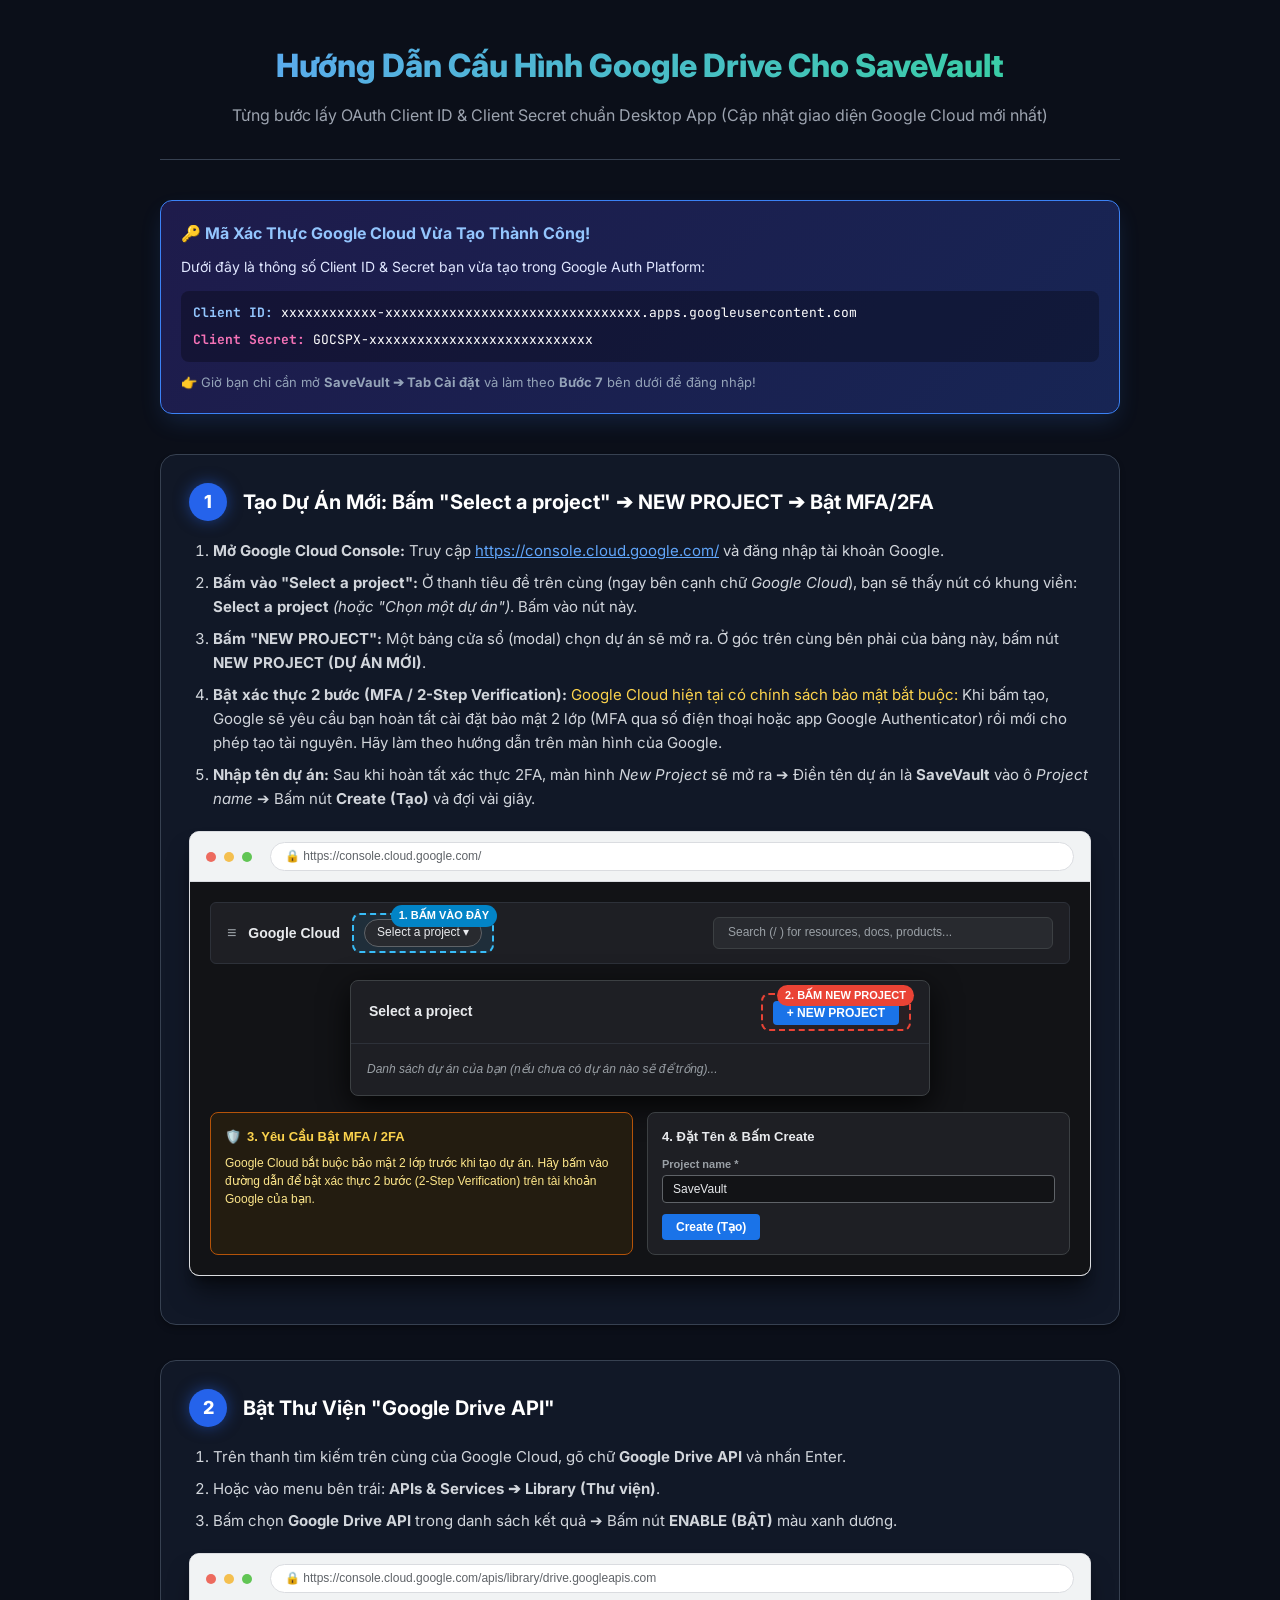
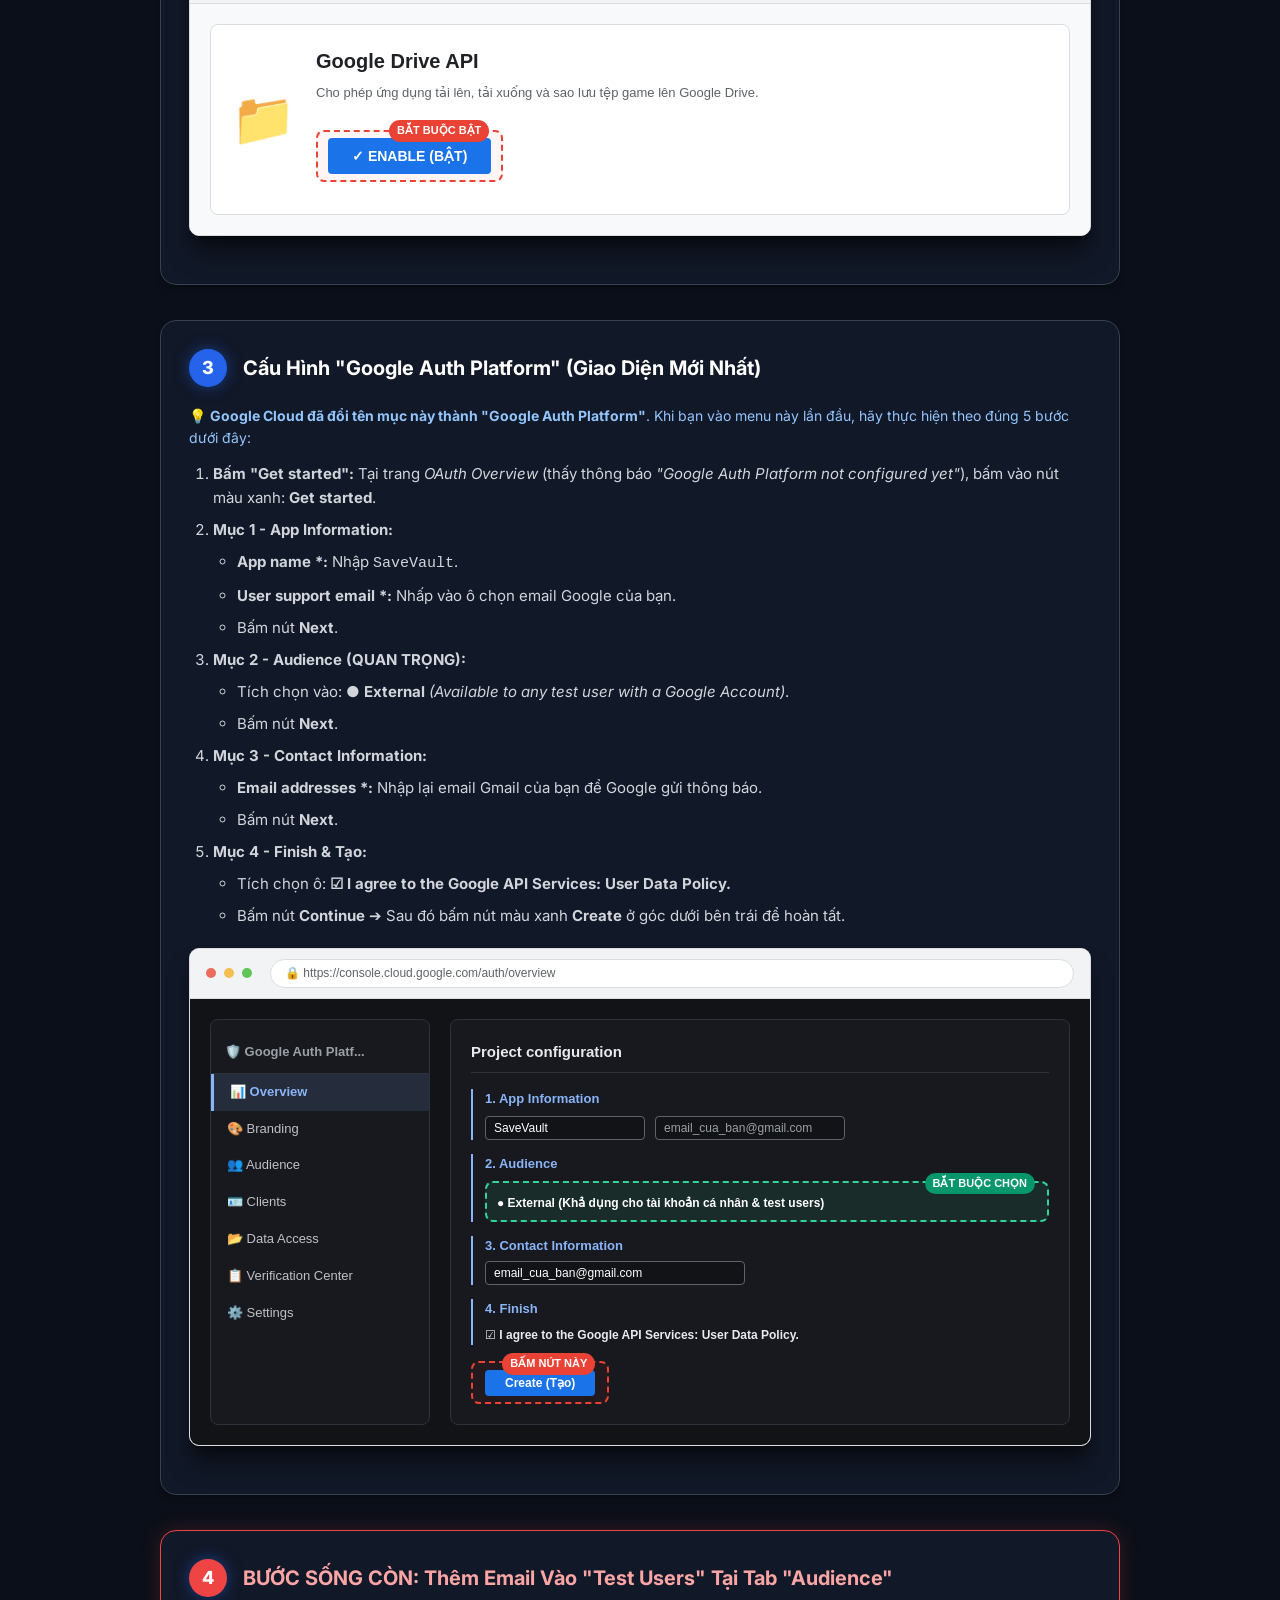
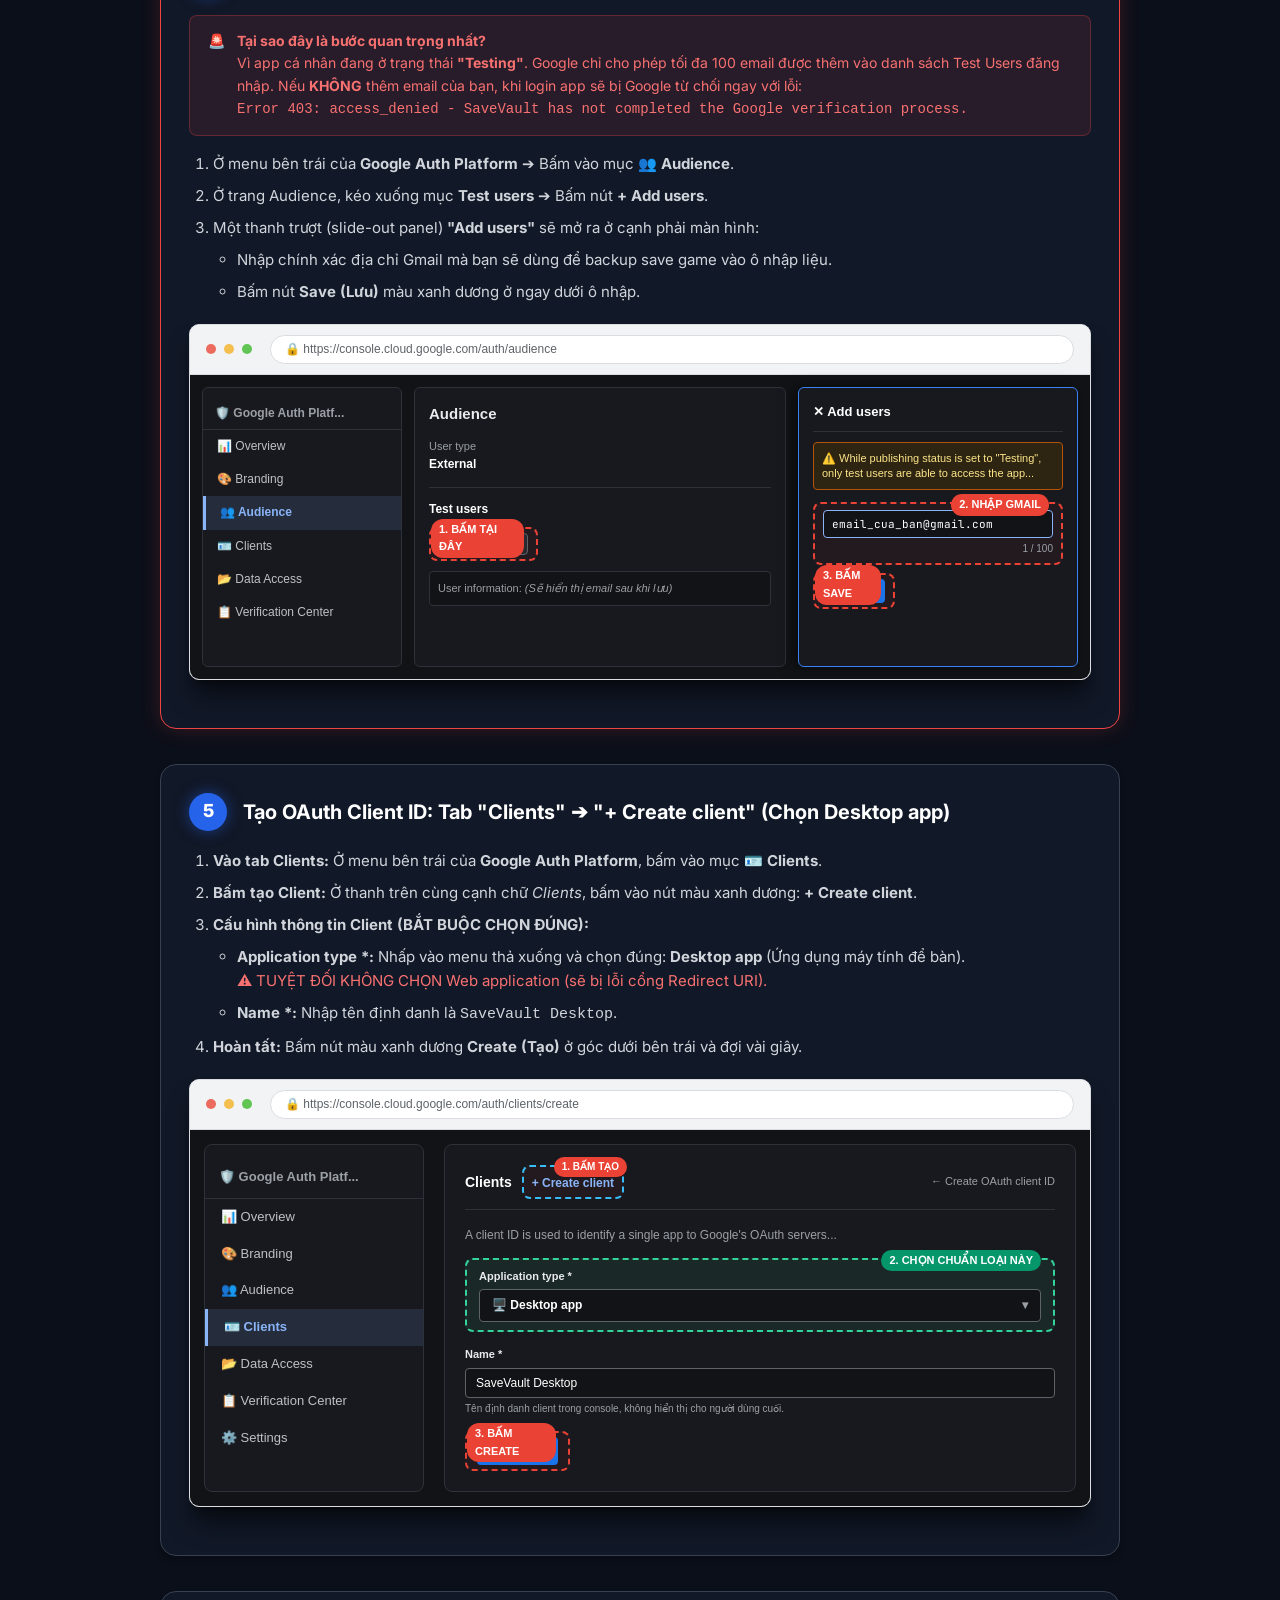
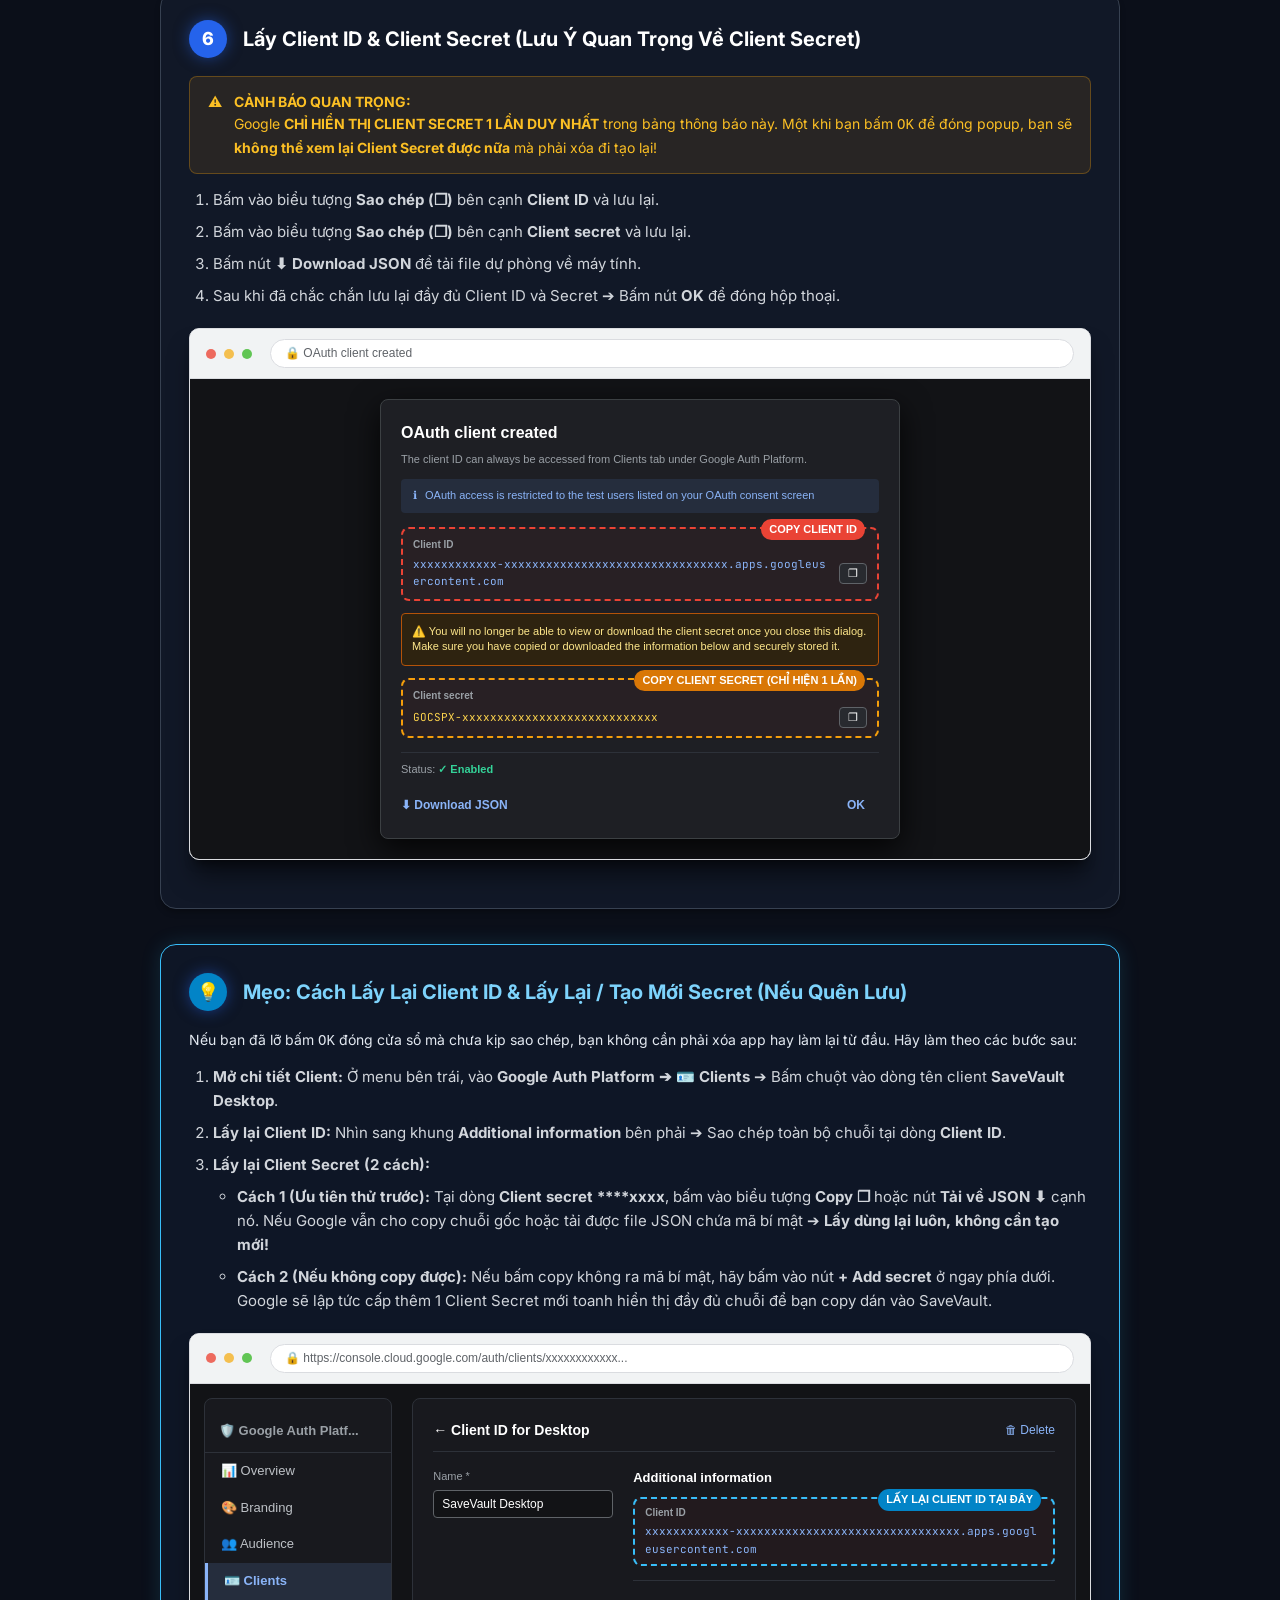
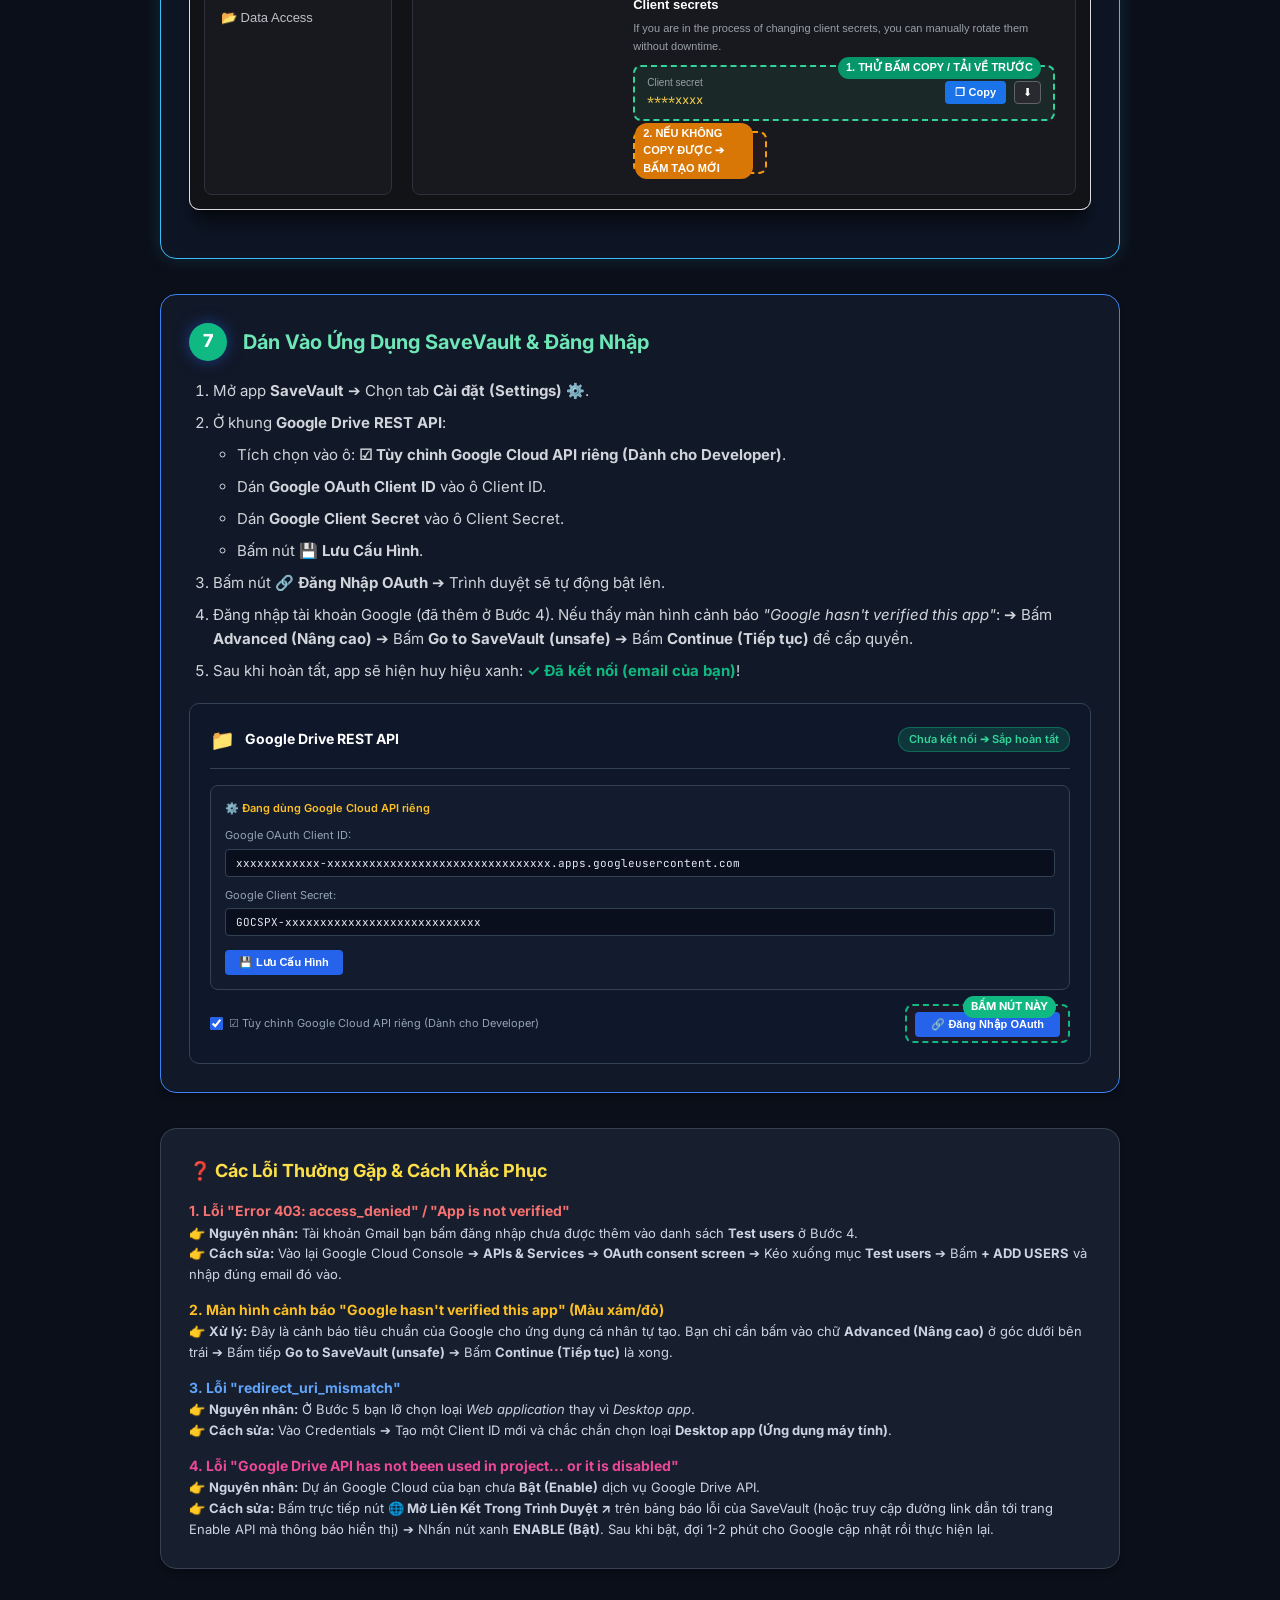
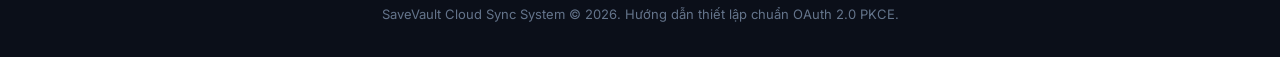
==== commit ad42b7e8: "v2.5" ====
--- a/GoogleDrive_Setup_Guide.html
+++ b/GoogleDrive_Setup_Guide.html
@@ -344,8 +344,8 @@
                 Dưới đây là thông số Client ID & Secret bạn vừa tạo trong Google Auth Platform:
             </p>
             <div style="background: rgba(0,0,0,0.3); padding: 12px; border-radius: 8px; font-size: 13px; font-family: 'JetBrains Mono', monospace;">
-                <div style="color: #93C5FD; margin-bottom: 6px;"><b>Client ID:</b> <span style="color:#FFF;">358261978928-pdf09gqvgchd3la392dn15s0kkbrnl8h.apps.googleusercontent.com</span></div>
-                <div style="color: #F472B6;"><b>Client Secret:</b> <span style="color:#FFF;">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</span></div>
+                <div style="color: #93C5FD; margin-bottom: 6px;"><b>Client ID:</b> <span style="color:#FFF;">xxxxxxxxxxxx-xxxxxxxxxxxxxxxxxxxxxxxxxxxxxxxx.apps.googleusercontent.com</span></div>
+                <div style="color: #F472B6;"><b>Client Secret:</b> <span style="color:#FFF;">GOCSPX-xxxxxxxxxxxxxxxxxxxxxxxxxxxx</span></div>
             </div>
             <p style="font-size: 13px; color: #94A3B8; margin-top: 10px;">
                 👉 Giờ bạn chỉ cần mở <b>SaveVault ➔ Tab Cài đặt</b> và làm theo <b>Bước 7</b> bên dưới để đăng nhập!
@@ -870,7 +870,7 @@
                             <div style="font-size: 10px; color: #9AA0A6; font-weight: bold; margin-bottom: 3px;">Client ID</div>
                             <div style="display: flex; justify-content: space-between; align-items: center; gap: 8px;">
                                 <div style="font-family: 'JetBrains Mono', monospace; font-size: 11px; color: #8AB4F8; word-break: break-all;">
-                                    358261978928-pdf09gqvgchd3la392dn15s0kkbrnl8h.apps.googleusercontent.com
+                                    xxxxxxxxxxxx-xxxxxxxxxxxxxxxxxxxxxxxxxxxxxxxx.apps.googleusercontent.com
                                 </div>
                                 <button style="background: #282A2F; border: 1px solid #5F6368; color: #FFF; border-radius: 4px; padding: 3px 8px; cursor: pointer; font-size: 11px;">❐</button>
                             </div>
@@ -887,7 +887,7 @@
                             <div style="font-size: 10px; color: #9AA0A6; font-weight: bold; margin-bottom: 3px;">Client secret</div>
                             <div style="display: flex; justify-content: space-between; align-items: center; gap: 8px;">
                                 <div style="font-family: 'JetBrains Mono', monospace; font-size: 11px; color: #FCD34D; word-break: break-all;">
-                                    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
+                                    GOCSPX-xxxxxxxxxxxxxxxxxxxxxxxxxxxx
                                 </div>
                                 <button style="background: #282A2F; border: 1px solid #5F6368; color: #FFF; border-radius: 4px; padding: 3px 8px; cursor: pointer; font-size: 11px;">❐</button>
                             </div>
@@ -933,7 +933,7 @@
                         <b>Lấy lại Client Secret (2 cách):</b>
                         <ul>
                             <li>
-                                <b>Cách 1 (Ưu tiên thử trước):</b> Tại dòng <b>Client secret ****Y295</b>, bấm vào biểu tượng <b>Copy ❐</b> hoặc nút <b>Tải về JSON ⬇</b> cạnh nó. Nếu Google vẫn cho copy chuỗi gốc hoặc tải được file JSON chứa mã bí mật ➔ <b>Lấy dùng lại luôn, không cần tạo mới!</b>
+                                <b>Cách 1 (Ưu tiên thử trước):</b> Tại dòng <b>Client secret ****xxxx</b>, bấm vào biểu tượng <b>Copy ❐</b> hoặc nút <b>Tải về JSON ⬇</b> cạnh nó. Nếu Google vẫn cho copy chuỗi gốc hoặc tải được file JSON chứa mã bí mật ➔ <b>Lấy dùng lại luôn, không cần tạo mới!</b>
                             </li>
                             <li>
                                 <b>Cách 2 (Nếu không copy được):</b> Nếu bấm copy không ra mã bí mật, hãy bấm vào nút <b>+ Add secret</b> ở ngay phía dưới. Google sẽ lập tức cấp thêm 1 Client Secret mới toanh hiển thị đầy đủ chuỗi để bạn copy dán vào SaveVault.
@@ -947,7 +947,7 @@
             <div class="mockup-window">
                 <div class="mockup-bar">
                     <span class="dot dot-red"></span><span class="dot dot-yellow"></span><span class="dot dot-green"></span>
-                    <div class="mockup-url">🔒 https://console.cloud.google.com/auth/clients/358261978928...</div>
+                    <div class="mockup-url">🔒 https://console.cloud.google.com/auth/clients/xxxxxxxxxxxx...</div>
                 </div>
                 <div class="mockup-body" style="background: #121316; color: white; padding: 14px;">
                     <div class="ui-row">
@@ -989,7 +989,7 @@
                                             <span class="highlight-badge" style="background: #0284C7; top: -10px;">LẤY LẠI CLIENT ID TẠI ĐÂY</span>
                                             <div style="font-size: 10px; color: #9AA0A6; font-weight: 600;">Client ID</div>
                                             <div style="font-family: 'JetBrains Mono', monospace; font-size: 11px; color: #8AB4F8; word-break: break-all; margin-top: 2px;">
-                                                358261978928-pdf09gqvgchd3la392dn15s0kkbrnl8h.apps.googleusercontent.com
+                                                xxxxxxxxxxxx-xxxxxxxxxxxxxxxxxxxxxxxxxxxxxxxx.apps.googleusercontent.com
                                             </div>
                                         </div>
                                     </div>
@@ -1007,7 +1007,7 @@
                                             <div style="display: flex; justify-content: space-between; align-items: center;">
                                                 <div>
                                                     <div style="font-size: 10px; color: #9AA0A6;">Client secret</div>
-                                                    <div style="font-family: 'JetBrains Mono', monospace; font-size: 12px; color: #FCD34D;">****Y295</div>
+                                                    <div style="font-family: 'JetBrains Mono', monospace; font-size: 12px; color: #FCD34D;">****xxxx</div>
                                                 </div>
                                                 <div style="display: flex; gap: 8px;">
                                                     <button style="background: #1A73E8; color: #FFF; border: none; border-radius: 4px; padding: 4px 10px; font-size: 11px; font-weight: bold; cursor: pointer;" title="Thử copy mã secret cũ">❐ Copy</button>
@@ -1075,13 +1075,13 @@
                     <div style="margin-bottom: 10px;">
                         <label style="font-size: 11px; color: #94A3B8; display: block; margin-bottom: 4px;">Google OAuth Client ID:</label>
                         <input style="width: 100%; background: #0A0F1D; border: 1px solid #334155; border-radius: 4px; padding: 6px 10px; font-family: 'JetBrains Mono', monospace; font-size: 11px; color: #E2E8F0;" 
-                               value="358261978928-pdf09gqvgchd3la392dn15s0kkbrnl8h.apps.googleusercontent.com" readonly>
+                               value="xxxxxxxxxxxx-xxxxxxxxxxxxxxxxxxxxxxxxxxxxxxxx.apps.googleusercontent.com" readonly>
                     </div>
 
                     <div style="margin-bottom: 12px;">
                         <label style="font-size: 11px; color: #94A3B8; display: block; margin-bottom: 4px;">Google Client Secret:</label>
                         <input style="width: 100%; background: #0A0F1D; border: 1px solid #334155; border-radius: 4px; padding: 6px 10px; font-family: 'JetBrains Mono', monospace; font-size: 11px; color: #E2E8F0;" 
-                               value="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" readonly>
+                               value="GOCSPX-xxxxxxxxxxxxxxxxxxxxxxxxxxxx" readonly>
                     </div>
 
                     <div>
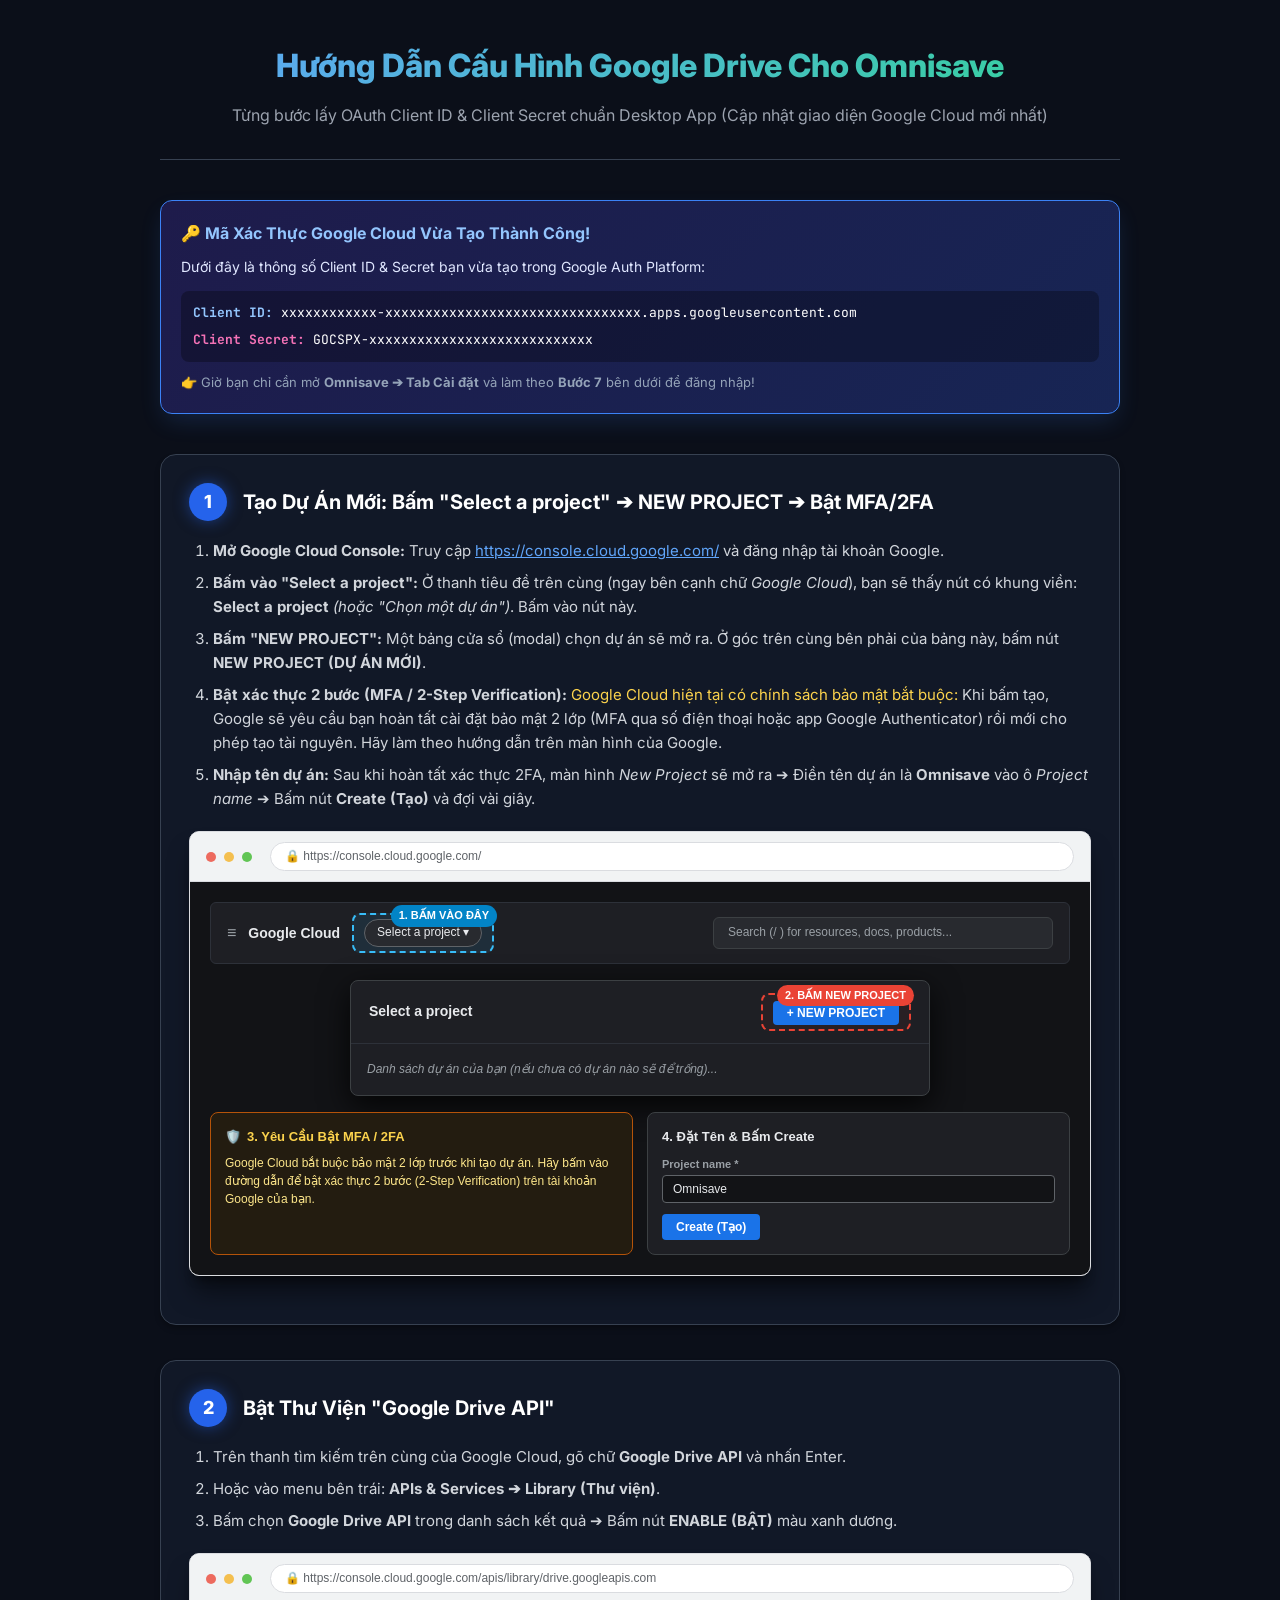
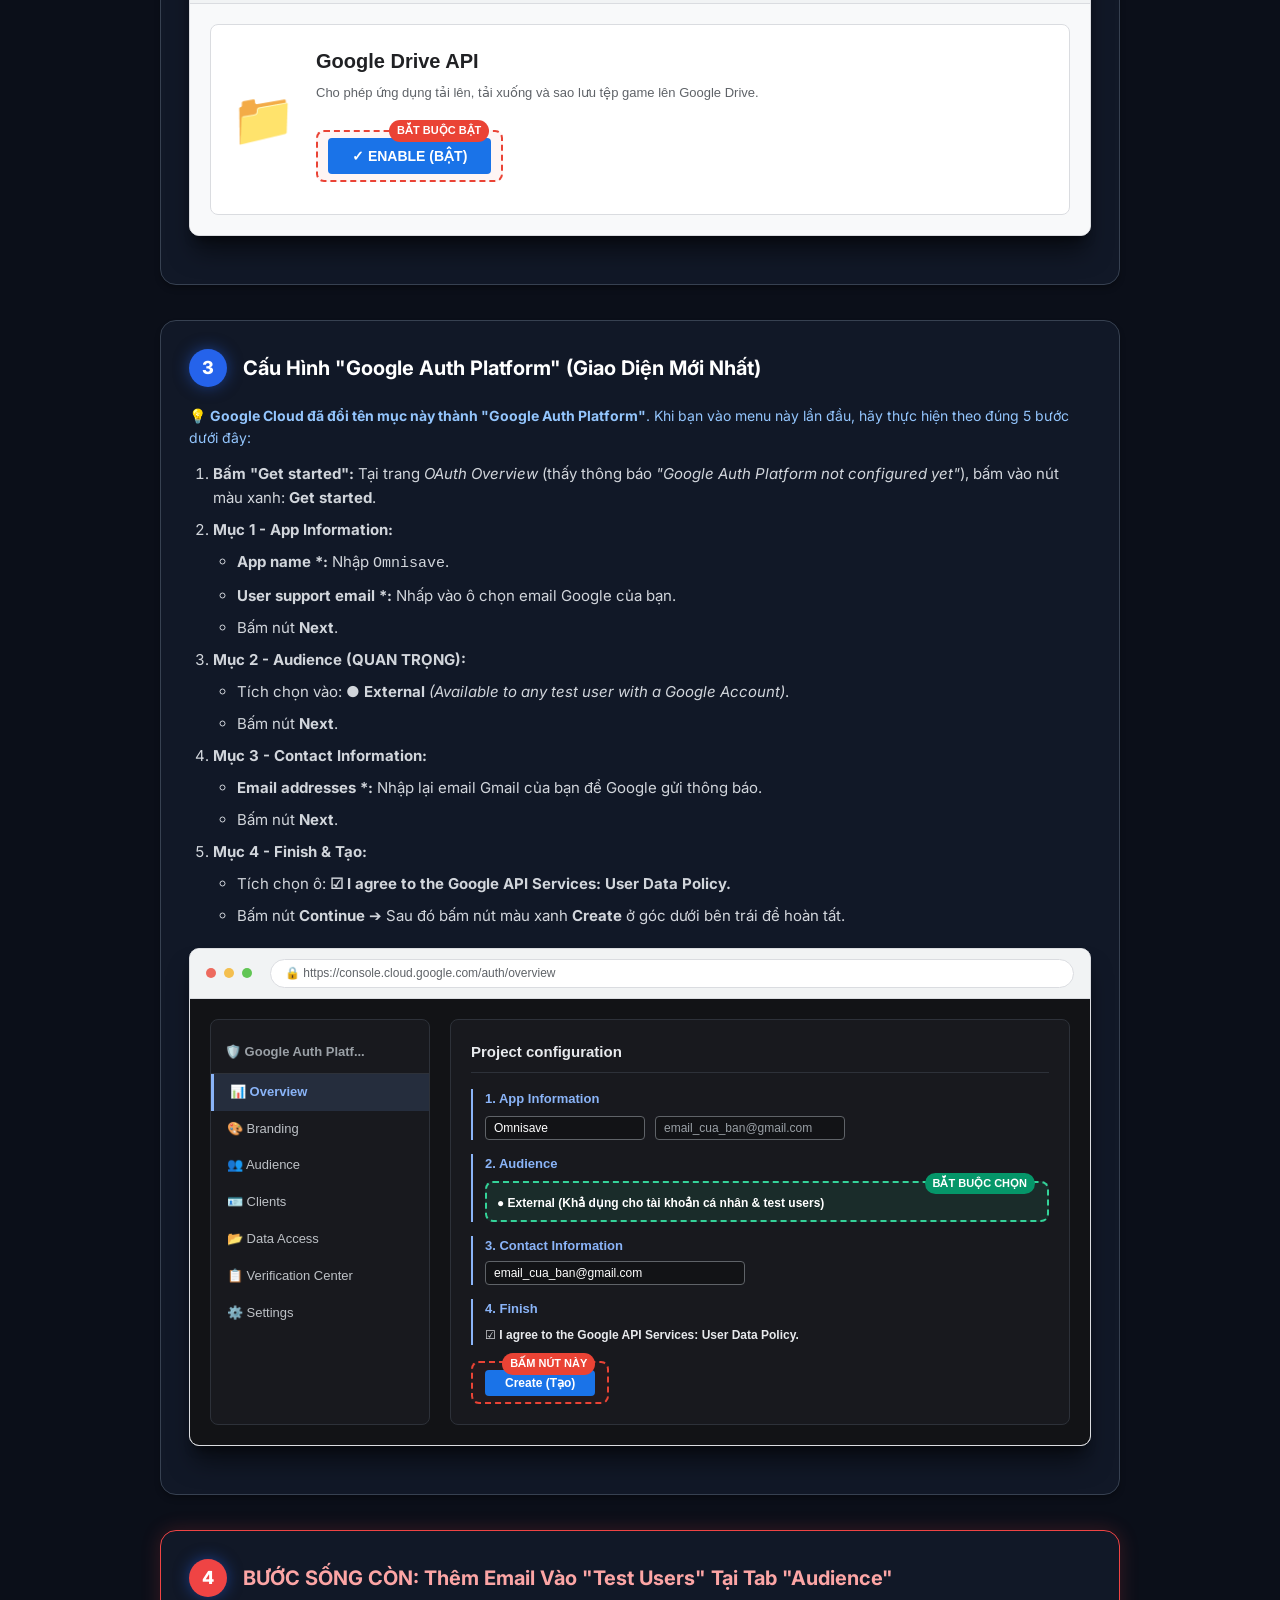
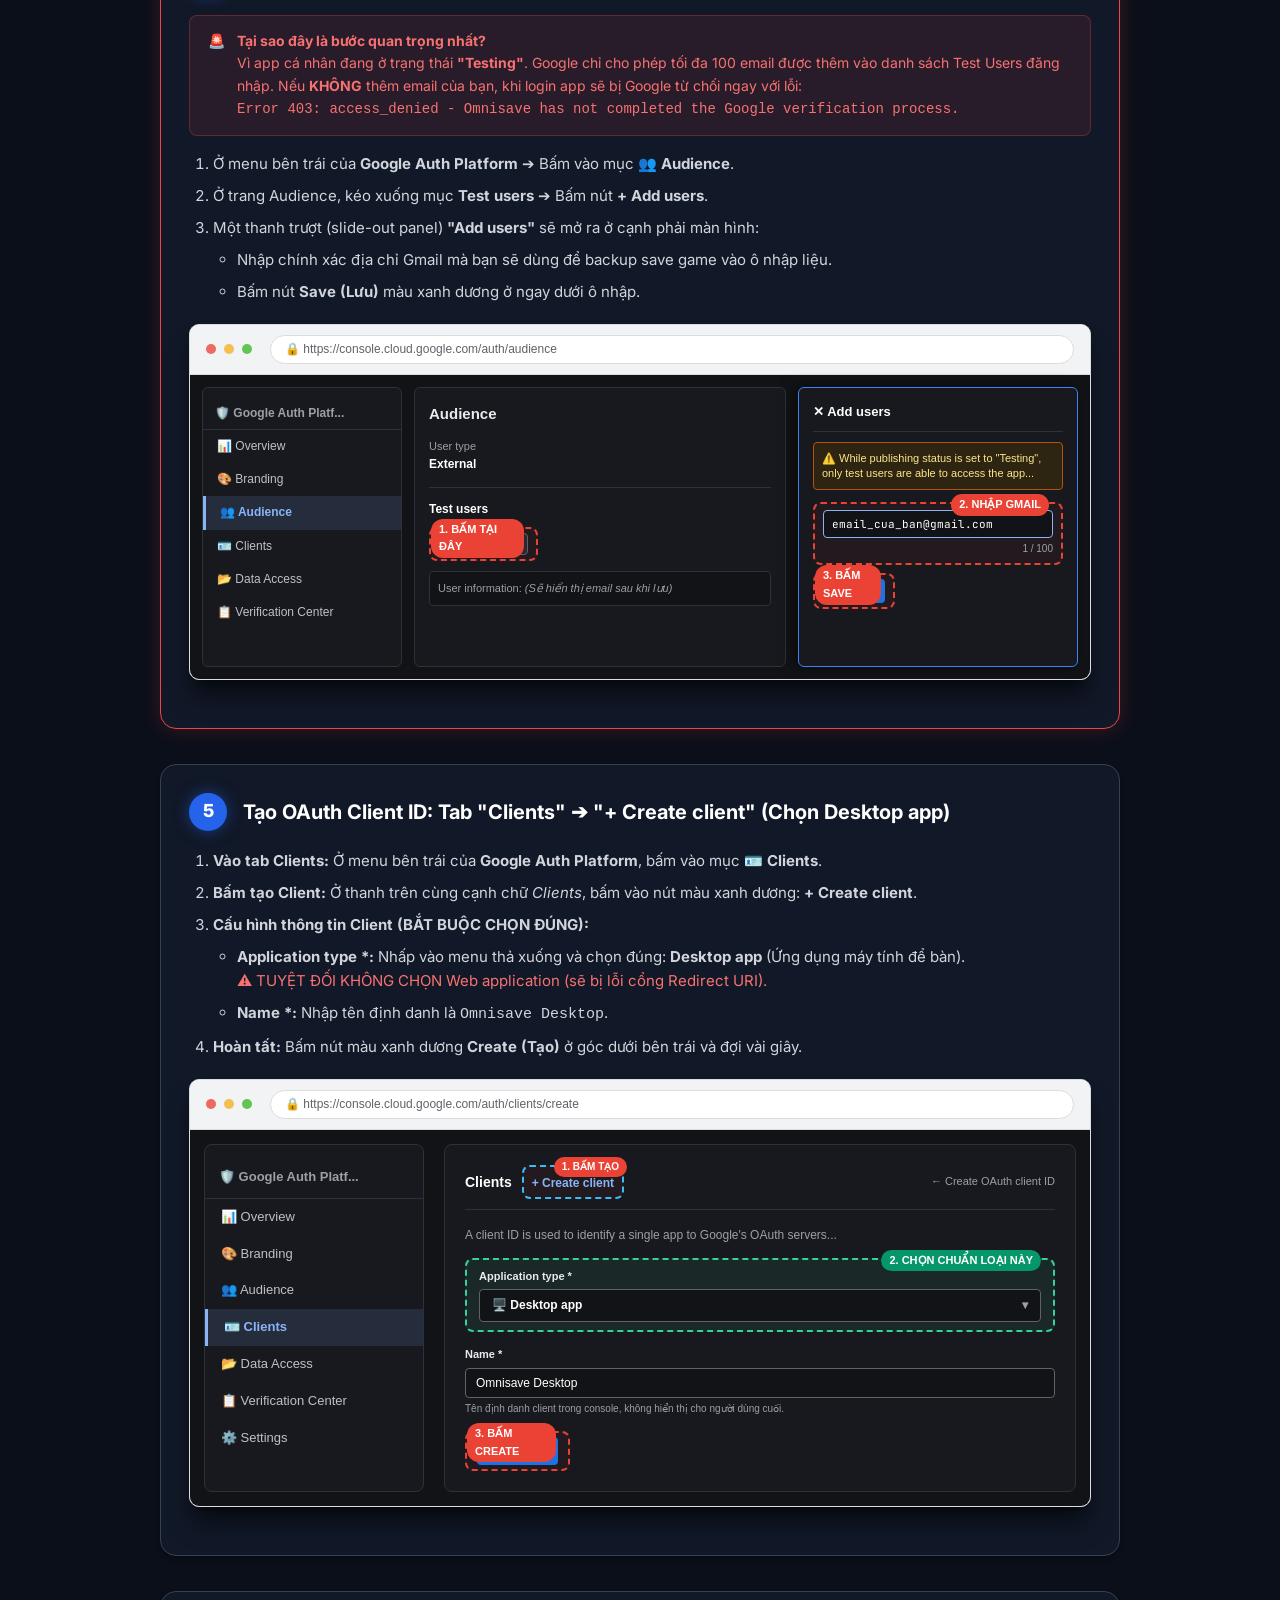
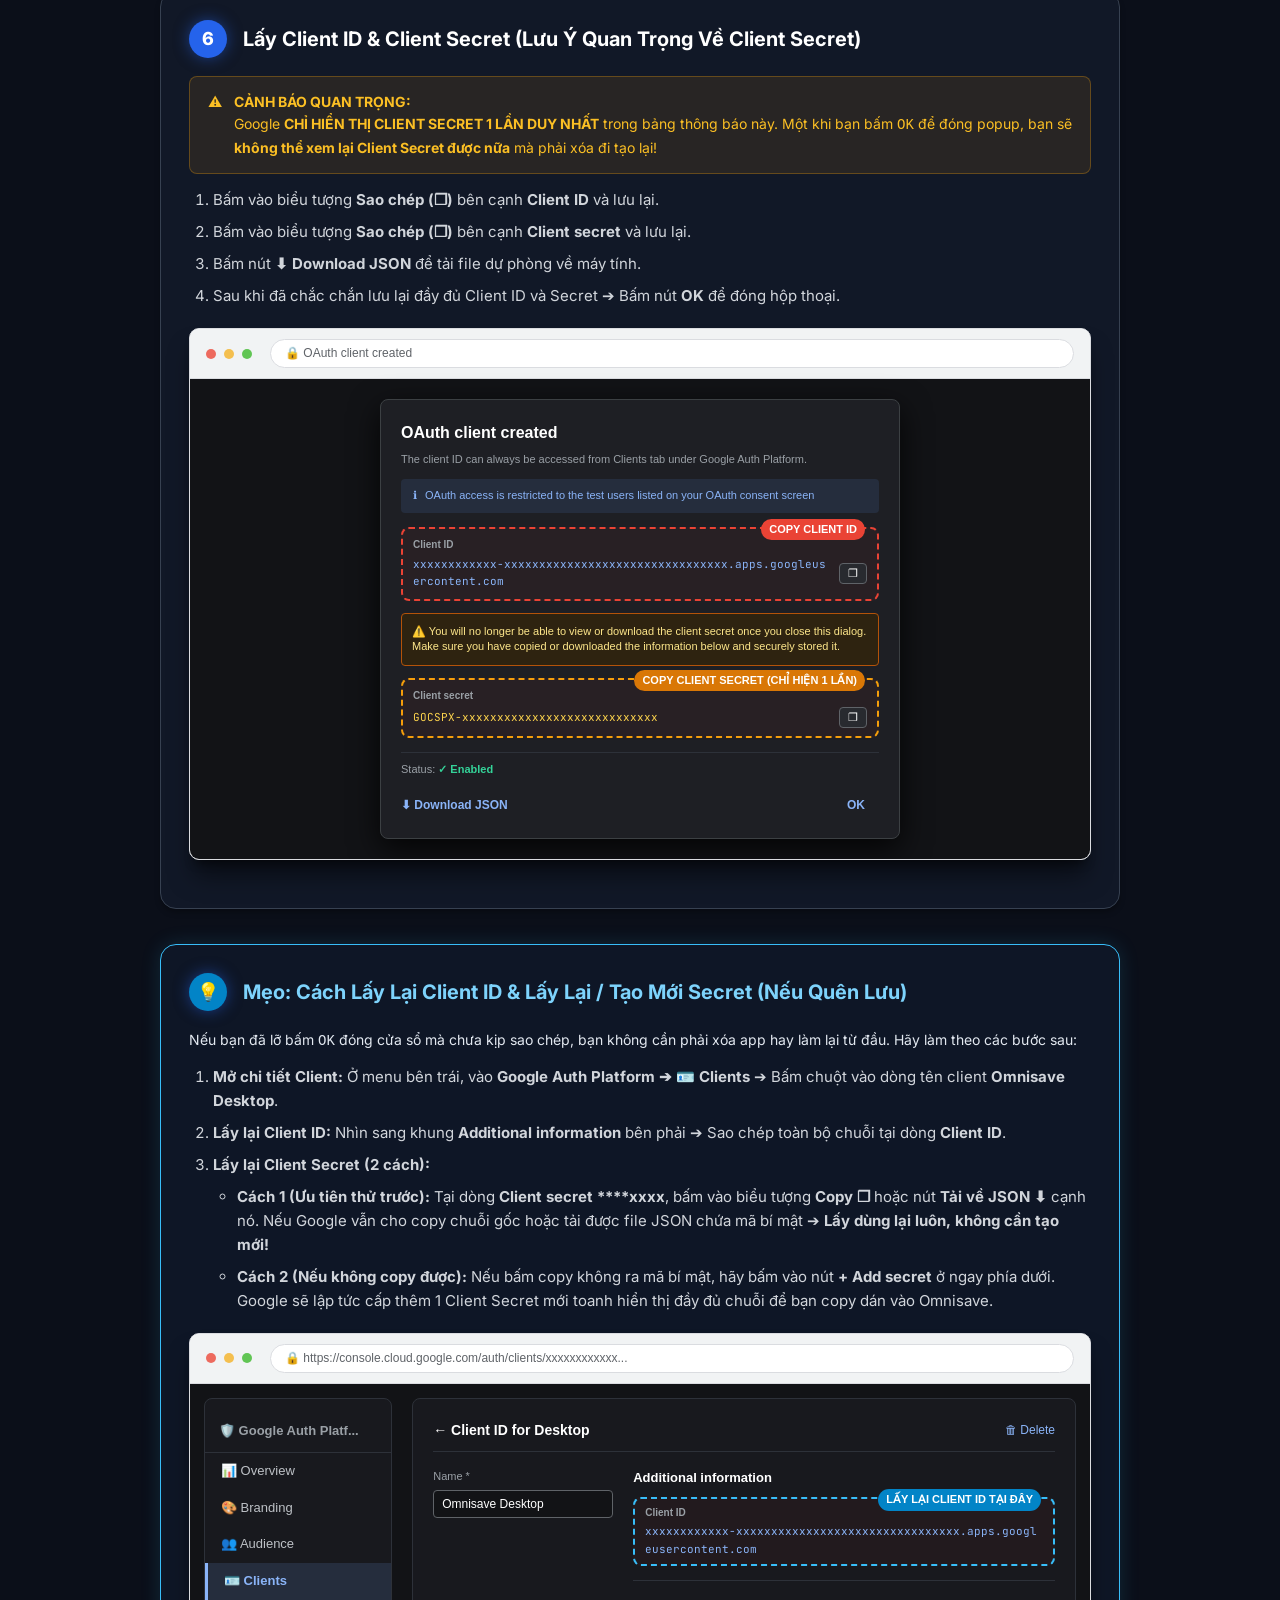
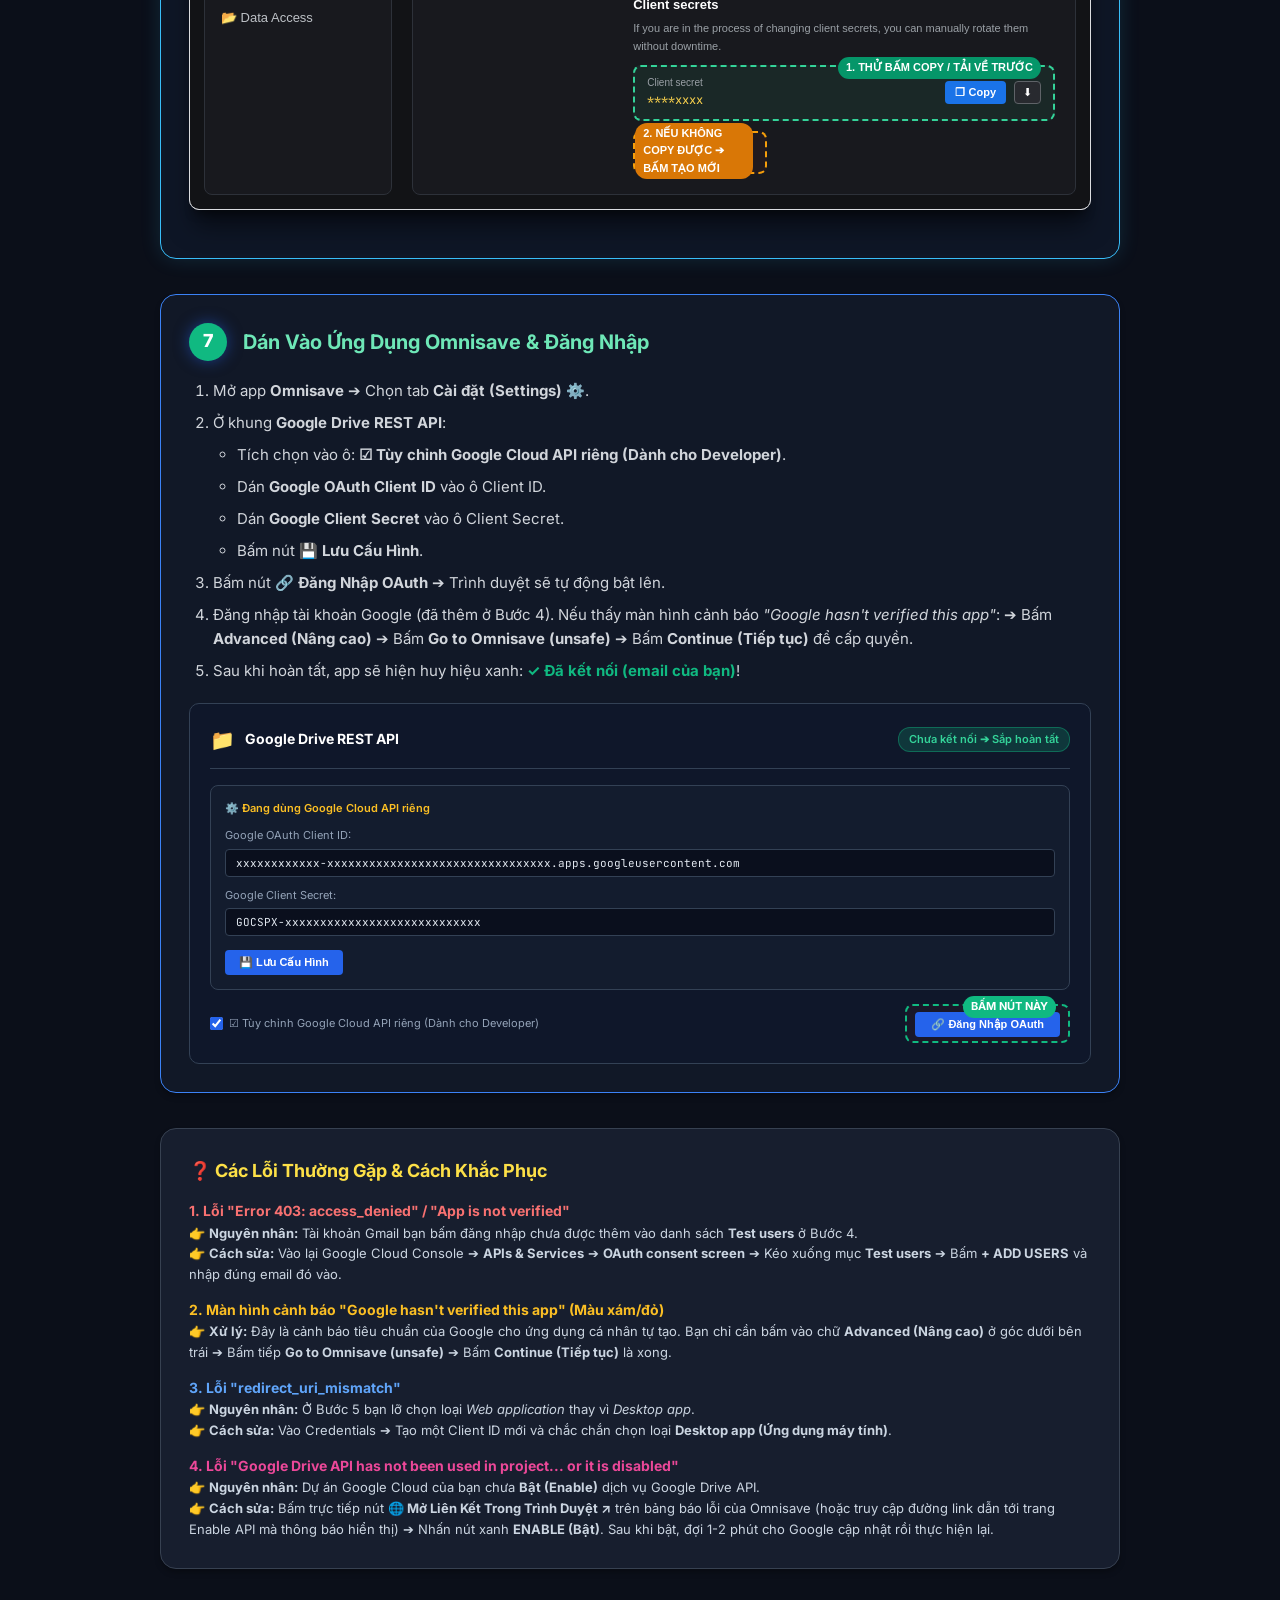
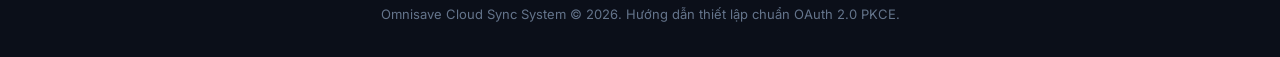
==== commit 62ca150a: "v3.0" ====
--- a/GoogleDrive_Setup_Guide.html
+++ b/GoogleDrive_Setup_Guide.html
@@ -3,7 +3,7 @@
 <head>
     <meta charset="UTF-8">
     <meta name="viewport" content="width=device-width, initial-scale=1.0">
-    <title>Hướng Dẫn Cấu Hình Google Drive Cho SaveVault (A - Z)</title>
+    <title>Hướng Dẫn Cấu Hình Google Drive Cho Omnisave (A - Z)</title>
     <link href="https://fonts.googleapis.com/css2?family=Inter:wght@400;500;600;700;800&family=JetBrains+Mono:wght@400;600&display=swap" rel="stylesheet">
     <style>
         :root {
@@ -333,7 +333,7 @@
     <div class="container">
         <!-- Header -->
         <div class="header">
-            <h1>Hướng Dẫn Cấu Hình Google Drive Cho SaveVault</h1>
+            <h1>Hướng Dẫn Cấu Hình Google Drive Cho Omnisave</h1>
             <p>Từng bước lấy OAuth Client ID & Client Secret chuẩn Desktop App (Cập nhật giao diện Google Cloud mới nhất)</p>
         </div>
 
@@ -348,7 +348,7 @@
                 <div style="color: #F472B6;"><b>Client Secret:</b> <span style="color:#FFF;">GOCSPX-xxxxxxxxxxxxxxxxxxxxxxxxxxxx</span></div>
             </div>
             <p style="font-size: 13px; color: #94A3B8; margin-top: 10px;">
-                👉 Giờ bạn chỉ cần mở <b>SaveVault ➔ Tab Cài đặt</b> và làm theo <b>Bước 7</b> bên dưới để đăng nhập!
+                👉 Giờ bạn chỉ cần mở <b>Omnisave ➔ Tab Cài đặt</b> và làm theo <b>Bước 7</b> bên dưới để đăng nhập!
             </p>
         </div>
 
@@ -374,7 +374,7 @@
                         <span style="color: #FCD34D;">Google Cloud hiện tại có chính sách bảo mật bắt buộc:</span> Khi bấm tạo, Google sẽ yêu cầu bạn hoàn tất cài đặt bảo mật 2 lớp (MFA qua số điện thoại hoặc app Google Authenticator) rồi mới cho phép tạo tài nguyên. Hãy làm theo hướng dẫn trên màn hình của Google.
                     </li>
                     <li>
-                        <b>Nhập tên dự án:</b> Sau khi hoàn tất xác thực 2FA, màn hình <i>New Project</i> sẽ mở ra ➔ Điền tên dự án là <b>SaveVault</b> vào ô <i>Project name</i> ➔ Bấm nút <b>Create (Tạo)</b> và đợi vài giây.
+                        <b>Nhập tên dự án:</b> Sau khi hoàn tất xác thực 2FA, màn hình <i>New Project</i> sẽ mở ra ➔ Điền tên dự án là <b>Omnisave</b> vào ô <i>Project name</i> ➔ Bấm nút <b>Create (Tạo)</b> và đợi vài giây.
                     </li>
                 </ol>
             </div>
@@ -441,7 +441,7 @@
                             </div>
                             <div class="input-group" style="margin-bottom: 10px;">
                                 <label style="font-size: 11px; color: #9AA0A6; margin-bottom: 2px;">Project name *</label>
-                                <input style="width: 100%; background: #121316; border: 1px solid #5F6368; color: #E8EAED; padding: 6px 10px; border-radius: 4px; font-size: 12px;" value="SaveVault" readonly>
+                                <input style="width: 100%; background: #121316; border: 1px solid #5F6368; color: #E8EAED; padding: 6px 10px; border-radius: 4px; font-size: 12px;" value="Omnisave" readonly>
                             </div>
                             <button style="background: #1A73E8; color: white; border: none; border-radius: 4px; padding: 6px 14px; font-size: 12px; font-weight: 600;">
                                 Create (Tạo)
@@ -504,7 +504,7 @@
                     <li>
                         <b>Mục 1 - App Information:</b>
                         <ul>
-                            <li><b>App name *:</b> Nhập <code>SaveVault</code>.</li>
+                            <li><b>App name *:</b> Nhập <code>Omnisave</code>.</li>
                             <li><b>User support email *:</b> Nhấp vào ô chọn email Google của bạn.</li>
                             <li>Bấm nút <b>Next</b>.</li>
                         </ul>
@@ -565,7 +565,7 @@
                             <div style="margin-bottom: 14px; border-left: 2px solid #8AB4F8; padding-left: 12px;">
                                 <div style="font-weight: 600; font-size: 13px; color: #8AB4F8;">1. App Information</div>
                                 <div style="display: flex; gap: 10px; margin-top: 6px;">
-                                    <input style="background: #121316; border: 1px solid #5F6368; color: #FFF; padding: 4px 8px; border-radius: 4px; font-size: 12px; width: 160px;" value="SaveVault" readonly>
+                                    <input style="background: #121316; border: 1px solid #5F6368; color: #FFF; padding: 4px 8px; border-radius: 4px; font-size: 12px; width: 160px;" value="Omnisave" readonly>
                                     <input style="background: #121316; border: 1px solid #5F6368; color: #9AA0A6; padding: 4px 8px; border-radius: 4px; font-size: 12px; width: 190px;" value="email_cua_ban@gmail.com" readonly>
                                 </div>
                             </div>
@@ -620,7 +620,7 @@
                     <div>
                         <b>Tại sao đây là bước quan trọng nhất?</b><br>
                         Vì app cá nhân đang ở trạng thái <b>"Testing"</b>. Google chỉ cho phép tối đa 100 email được thêm vào danh sách Test Users đăng nhập. Nếu <b>KHÔNG</b> thêm email của bạn, khi login app sẽ bị Google từ chối ngay với lỗi: <br>
-                        <code>Error 403: access_denied - SaveVault has not completed the Google verification process.</code>
+                        <code>Error 403: access_denied - Omnisave has not completed the Google verification process.</code>
                     </div>
                 </div>
                 <ol style="margin-top: 16px;">
@@ -734,7 +734,7 @@
                                 <span style="color: #F87171;">⚠️ TUYỆT ĐỐI KHÔNG CHỌN Web application (sẽ bị lỗi cổng Redirect URI).</span>
                             </li>
                             <li>
-                                <b>Name *:</b> Nhập tên định danh là <code>SaveVault Desktop</code>.
+                                <b>Name *:</b> Nhập tên định danh là <code>Omnisave Desktop</code>.
                             </li>
                         </ul>
                     </li>
@@ -803,7 +803,7 @@
                                     Name *
                                 </label>
                                 <input style="width: 100%; background: #121316; border: 1px solid #5F6368; color: #FFF; padding: 7px 10px; border-radius: 4px; font-size: 12px;" 
-                                       value="SaveVault Desktop" readonly>
+                                       value="Omnisave Desktop" readonly>
                                 <div style="color: #9AA0A6; font-size: 10px; margin-top: 3px;">
                                     Tên định danh client trong console, không hiển thị cho người dùng cuối.
                                 </div>
@@ -924,7 +924,7 @@
                 </p>
                 <ol>
                     <li>
-                        <b>Mở chi tiết Client:</b> Ở menu bên trái, vào <b>Google Auth Platform ➔ 🪪 Clients</b> ➔ Bấm chuột vào dòng tên client <b>SaveVault Desktop</b>.
+                        <b>Mở chi tiết Client:</b> Ở menu bên trái, vào <b>Google Auth Platform ➔ 🪪 Clients</b> ➔ Bấm chuột vào dòng tên client <b>Omnisave Desktop</b>.
                     </li>
                     <li>
                         <b>Lấy lại Client ID:</b> Nhìn sang khung <b>Additional information</b> bên phải ➔ Sao chép toàn bộ chuỗi tại dòng <b>Client ID</b>.
@@ -936,7 +936,7 @@
                                 <b>Cách 1 (Ưu tiên thử trước):</b> Tại dòng <b>Client secret ****xxxx</b>, bấm vào biểu tượng <b>Copy ❐</b> hoặc nút <b>Tải về JSON ⬇</b> cạnh nó. Nếu Google vẫn cho copy chuỗi gốc hoặc tải được file JSON chứa mã bí mật ➔ <b>Lấy dùng lại luôn, không cần tạo mới!</b>
                             </li>
                             <li>
-                                <b>Cách 2 (Nếu không copy được):</b> Nếu bấm copy không ra mã bí mật, hãy bấm vào nút <b>+ Add secret</b> ở ngay phía dưới. Google sẽ lập tức cấp thêm 1 Client Secret mới toanh hiển thị đầy đủ chuỗi để bạn copy dán vào SaveVault.
+                                <b>Cách 2 (Nếu không copy được):</b> Nếu bấm copy không ra mã bí mật, hãy bấm vào nút <b>+ Add secret</b> ở ngay phía dưới. Google sẽ lập tức cấp thêm 1 Client Secret mới toanh hiển thị đầy đủ chuỗi để bạn copy dán vào Omnisave.
                             </li>
                         </ul>
                     </li>
@@ -977,7 +977,7 @@
                                 <!-- Left side: Name -->
                                 <div>
                                     <label style="font-size: 11px; color: #9AA0A6; display: block; margin-bottom: 4px;">Name *</label>
-                                    <input style="width: 100%; background: #121316; border: 1px solid #5F6368; color: #FFF; padding: 6px 8px; border-radius: 4px; font-size: 12px;" value="SaveVault Desktop" readonly>
+                                    <input style="width: 100%; background: #121316; border: 1px solid #5F6368; color: #FFF; padding: 6px 8px; border-radius: 4px; font-size: 12px;" value="Omnisave Desktop" readonly>
                                 </div>
 
                                 <!-- Right side: Additional info & Secrets -->
@@ -1036,11 +1036,11 @@
         <div class="step-card" style="border-color: #3B82F6;">
             <div class="step-header">
                 <div class="step-num" style="background: #10B981;">7</div>
-                <div class="step-title" style="color: #6EE7B7;">Dán Vào Ứng Dụng SaveVault & Đăng Nhập</div>
+                <div class="step-title" style="color: #6EE7B7;">Dán Vào Ứng Dụng Omnisave & Đăng Nhập</div>
             </div>
             <div class="instructions">
                 <ol>
-                    <li>Mở app <b>SaveVault</b> ➔ Chọn tab <b>Cài đặt (Settings)</b> ⚙️.</li>
+                    <li>Mở app <b>Omnisave</b> ➔ Chọn tab <b>Cài đặt (Settings)</b> ⚙️.</li>
                     <li>Ở khung <b>Google Drive REST API</b>:
                         <ul>
                             <li>Tích chọn vào ô: <b>☑ Tùy chỉnh Google Cloud API riêng (Dành cho Developer)</b>.</li>
@@ -1051,13 +1051,13 @@
                     </li>
                     <li>Bấm nút <b>🔗 Đăng Nhập OAuth</b> ➔ Trình duyệt sẽ tự động bật lên.</li>
                     <li>Đăng nhập tài khoản Google (đã thêm ở Bước 4). Nếu thấy màn hình cảnh báo <i>"Google hasn't verified this app"</i>:
-                        ➔ Bấm <b>Advanced (Nâng cao)</b> ➔ Bấm <b>Go to SaveVault (unsafe)</b> ➔ Bấm <b>Continue (Tiếp tục)</b> để cấp quyền.
+                        ➔ Bấm <b>Advanced (Nâng cao)</b> ➔ Bấm <b>Go to Omnisave (unsafe)</b> ➔ Bấm <b>Continue (Tiếp tục)</b> để cấp quyền.
                     </li>
                     <li>Sau khi hoàn tất, app sẽ hiện huy hiệu xanh: <span style="color: #10B981; font-weight: bold;">✓ Đã kết nối (email của bạn)</span>!</li>
                 </ol>
             </div>
 
-            <!-- SaveVault App Screenshot Mockup -->
+            <!-- Omnisave App Screenshot Mockup -->
             <div class="app-mockup">
                 <div style="display: flex; justify-content: space-between; align-items: center; border-bottom: 1px solid #334155; padding-bottom: 12px; margin-bottom: 16px;">
                     <div style="display: flex; align-items: center; gap: 10px;">
@@ -1118,7 +1118,7 @@
             <div style="margin-bottom: 14px;">
                 <h4 style="color: #FBBF24; font-size: 14px;">2. Màn hình cảnh báo "Google hasn't verified this app" (Màu xám/đỏ)</h4>
                 <p style="color: #CBD5E1; font-size: 13px;">
-                    👉 <b>Xử lý:</b> Đây là cảnh báo tiêu chuẩn của Google cho ứng dụng cá nhân tự tạo. Bạn chỉ cần bấm vào chữ <b>Advanced (Nâng cao)</b> ở góc dưới bên trái ➔ Bấm tiếp <b>Go to SaveVault (unsafe)</b> ➔ Bấm <b>Continue (Tiếp tục)</b> là xong.
+                    👉 <b>Xử lý:</b> Đây là cảnh báo tiêu chuẩn của Google cho ứng dụng cá nhân tự tạo. Bạn chỉ cần bấm vào chữ <b>Advanced (Nâng cao)</b> ở góc dưới bên trái ➔ Bấm tiếp <b>Go to Omnisave (unsafe)</b> ➔ Bấm <b>Continue (Tiếp tục)</b> là xong.
                 </p>
             </div>
 
@@ -1134,13 +1134,13 @@
                 <h4 style="color: #EC4899; font-size: 14px;">4. Lỗi "Google Drive API has not been used in project... or it is disabled"</h4>
                 <p style="color: #CBD5E1; font-size: 13px;">
                     👉 <b>Nguyên nhân:</b> Dự án Google Cloud của bạn chưa <b>Bật (Enable)</b> dịch vụ Google Drive API.<br>
-                    👉 <b>Cách sửa:</b> Bấm trực tiếp nút <b>🌐 Mở Liên Kết Trong Trình Duyệt ↗</b> trên bảng báo lỗi của SaveVault (hoặc truy cập đường link dẫn tới trang Enable API mà thông báo hiển thị) ➔ Nhấn nút xanh <b>ENABLE (Bật)</b>. Sau khi bật, đợi 1-2 phút cho Google cập nhật rồi thực hiện lại.
+                    👉 <b>Cách sửa:</b> Bấm trực tiếp nút <b>🌐 Mở Liên Kết Trong Trình Duyệt ↗</b> trên bảng báo lỗi của Omnisave (hoặc truy cập đường link dẫn tới trang Enable API mà thông báo hiển thị) ➔ Nhấn nút xanh <b>ENABLE (Bật)</b>. Sau khi bật, đợi 1-2 phút cho Google cập nhật rồi thực hiện lại.
                 </p>
             </div>
         </div>
 
         <div style="text-align: center; color: #64748B; font-size: 13px; margin-top: 30px;">
-            SaveVault Cloud Sync System &copy; 2026. Hướng dẫn thiết lập chuẩn OAuth 2.0 PKCE.
+            Omnisave Cloud Sync System &copy; 2026. Hướng dẫn thiết lập chuẩn OAuth 2.0 PKCE.
         </div>
     </div>
 </body>
